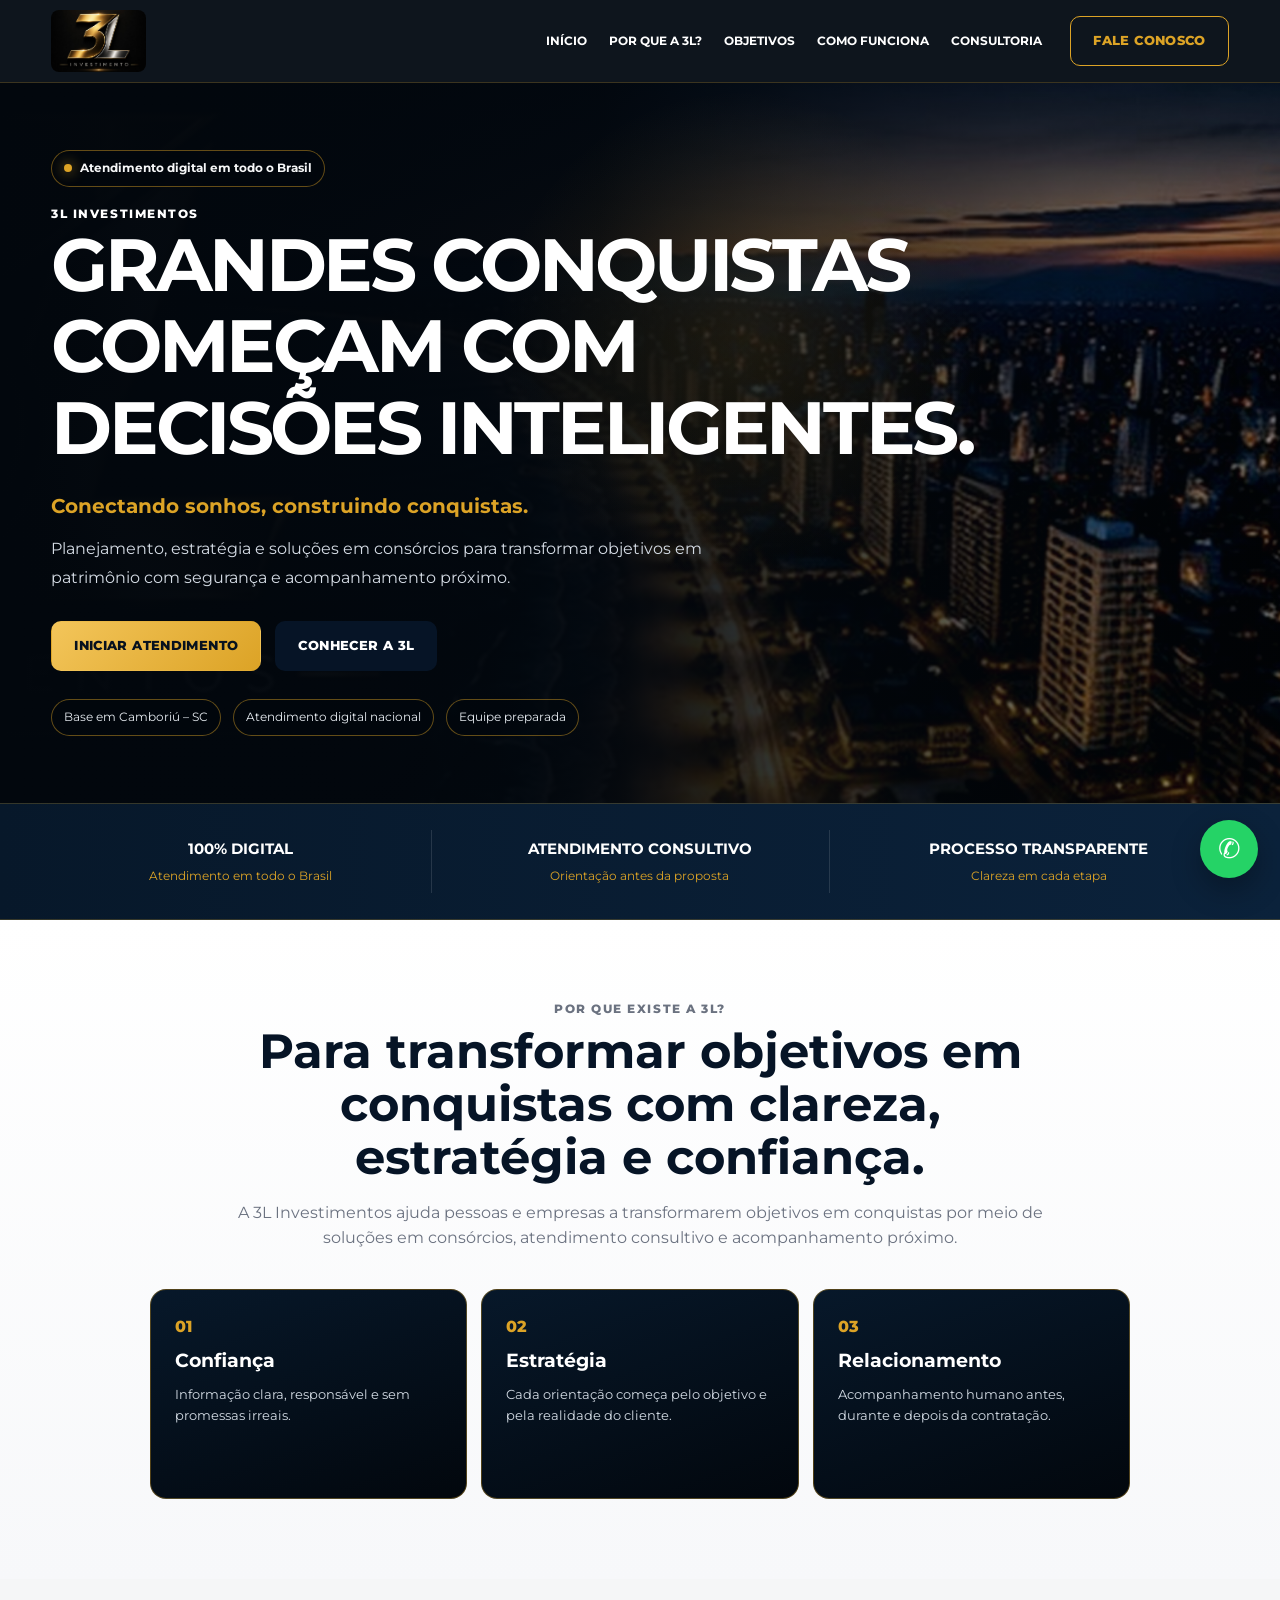
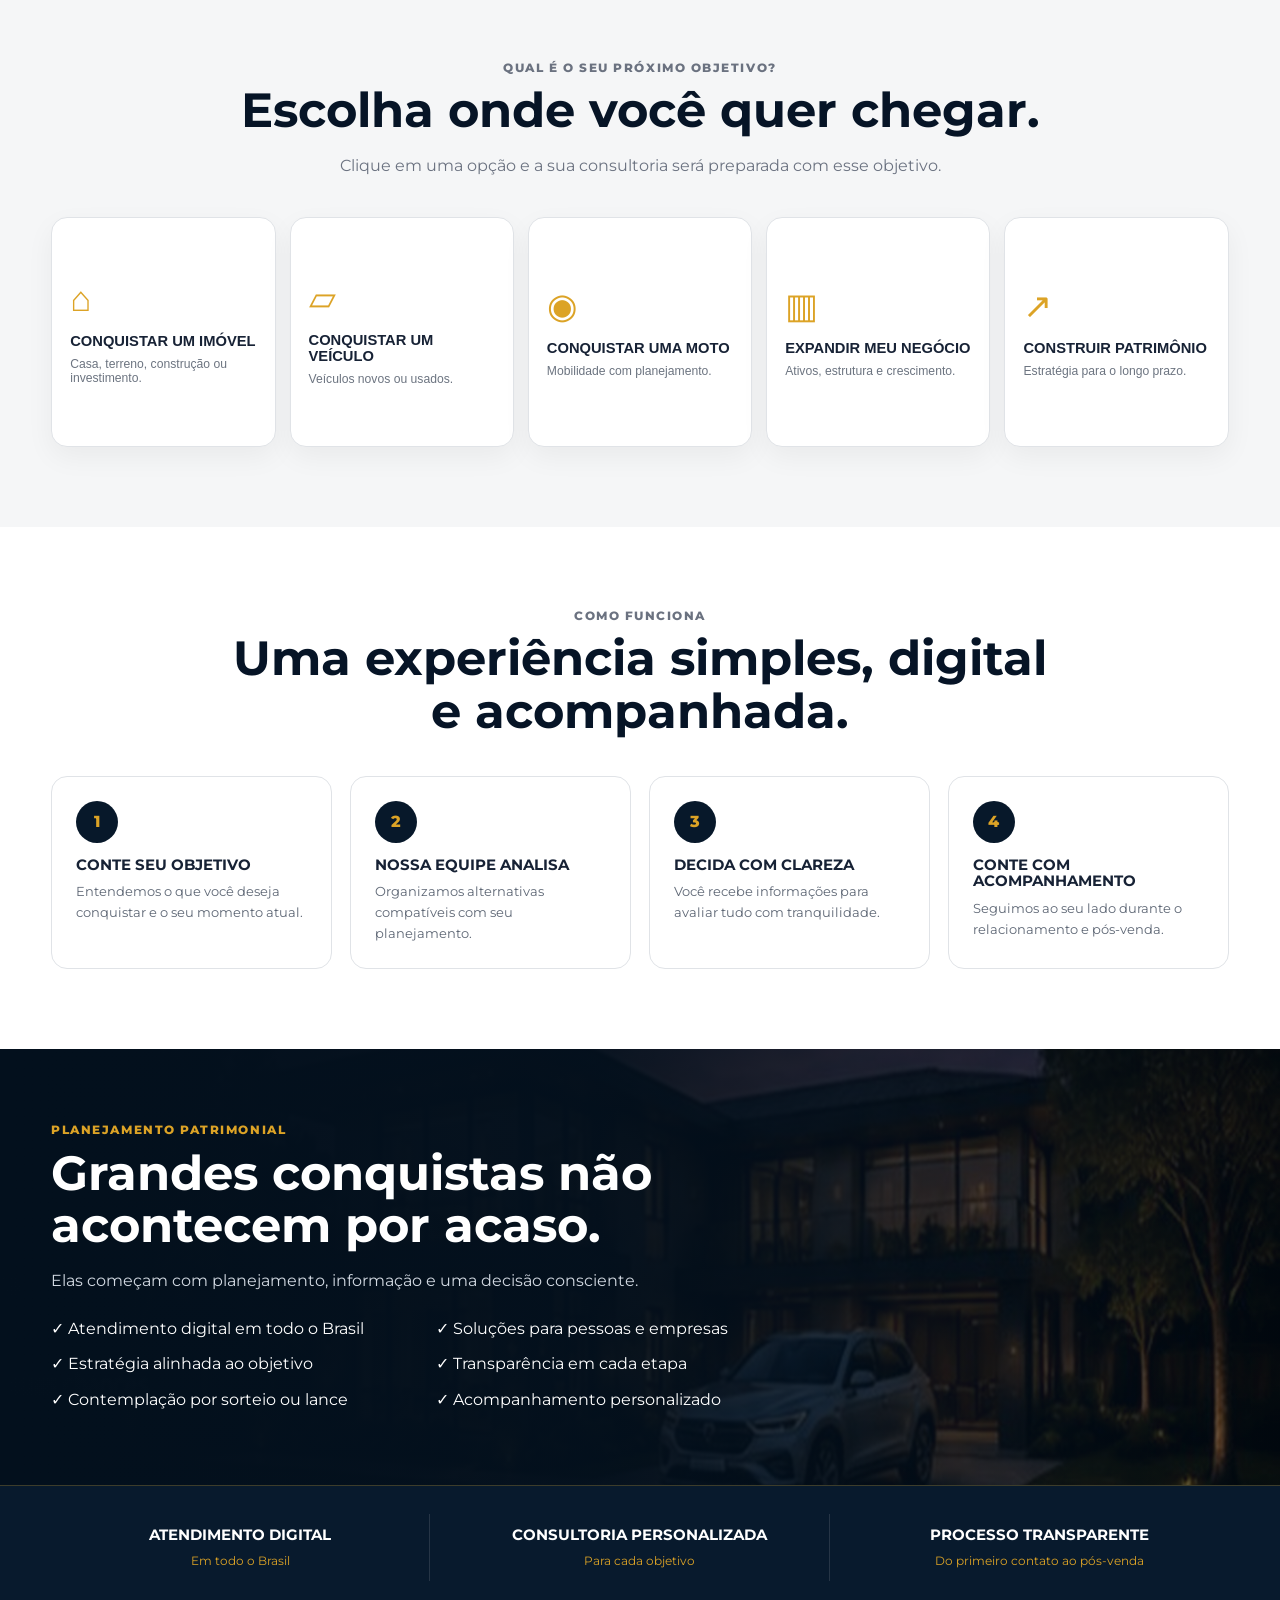
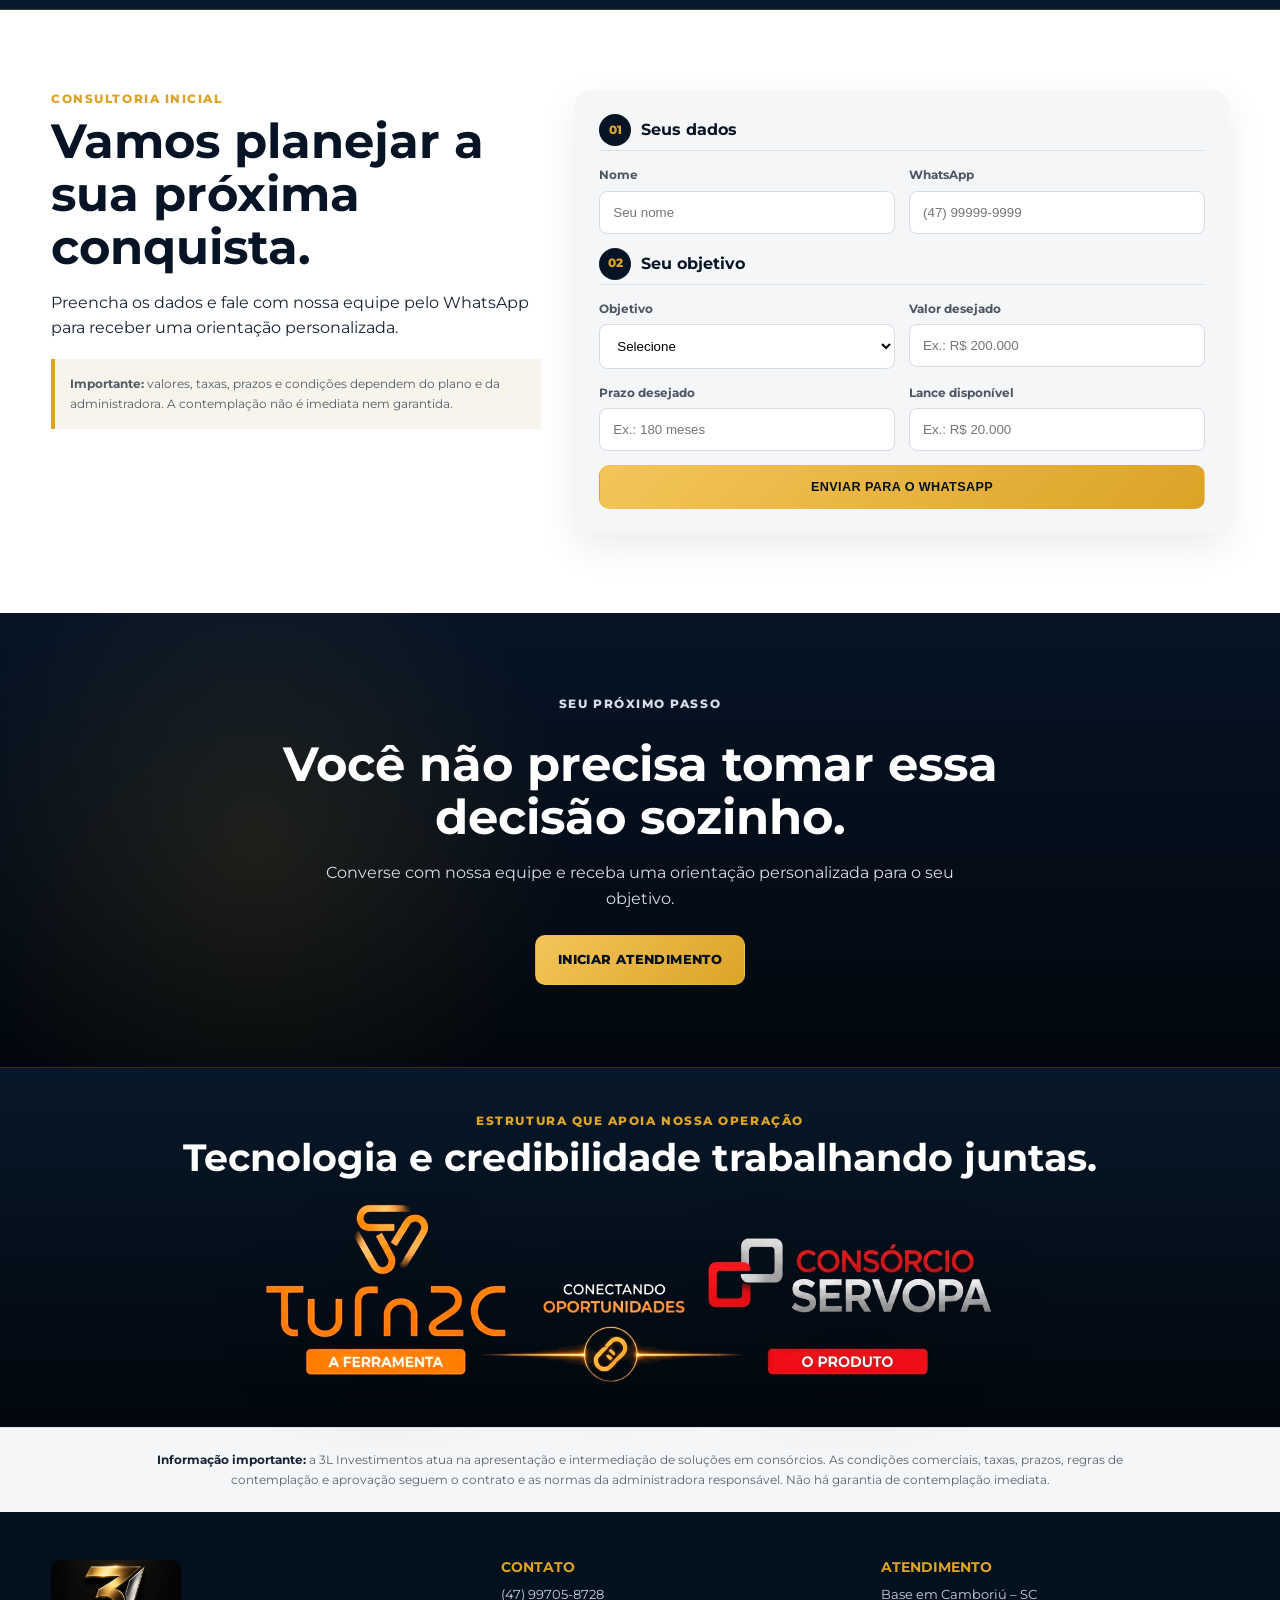
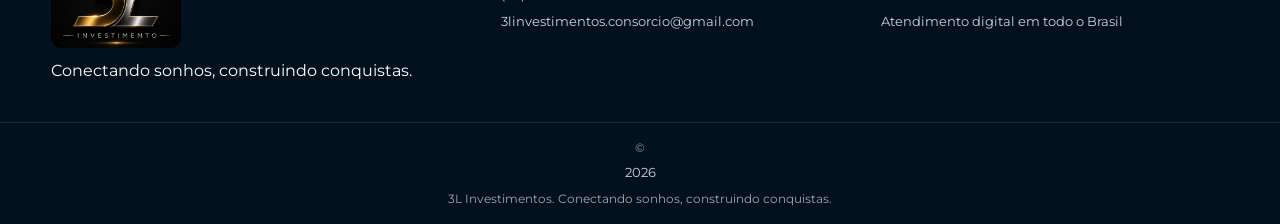
==== index.html @ d1105f7d "Lançamento oficial da3L Investimento" ====
<!DOCTYPE html>
<html lang="pt-BR">
<head>
  <meta charset="UTF-8">
  <meta name="viewport" content="width=device-width, initial-scale=1.0">
  <meta name="description" content="3L Investimentos — soluções em consórcios para imóveis, veículos, empresas e planejamento patrimonial, com atendimento digital em todo o Brasil.">
  <meta name="theme-color" content="#061426">
<meta property="og:type" content="website">
  <meta property="og:locale" content="pt_BR">
  <meta property="og:site_name" content="3L Investimentos">
  <meta name="robots" content="index,follow">
  <meta property="og:title" content="3L Investimentos">
  <meta property="og:description" content="Planejamento inteligente para transformar objetivos em patrimônio.">
  <title>3L Investimentos | Planejamento e Soluções em Consórcios</title>
  <link rel="stylesheet" href="style.css">
</head>
<body>
  <div class="intro" id="intro" aria-hidden="true">
    <div class="intro-glow"></div>
    <img src="imagens/logo-3l.jpg" alt="">
    <p>Conectando sonhos...</p>
    <strong>Construindo conquistas.</strong>
  </div>

  <header class="topo">
    <div class="container nav-wrap">
      <a class="marca" href="#inicio" aria-label="3L Investimentos">
        <img src="imagens/logo-3l.jpg" alt="Logo 3L Investimentos">
      </a>
      <button class="menu-toggle" id="menuToggle" aria-label="Abrir menu" aria-expanded="false">☰</button>
      <nav id="menu">
        <a href="#inicio">Início</a>
        <a href="#empresa">Por que a 3L?</a>
        <a href="#objetivos">Objetivos</a>
        <a href="#processo">Como funciona</a>
        <a href="#simulacao">Consultoria</a>
      </nav>
      <a class="btn btn-outline desktop-cta" href="https://wa.me/5547997058728?text=Olá%20Luiz!%20Quero%20conhecer%20as%20soluções%20da%203L%20Investimentos." target="_blank" rel="noopener noreferrer">Fale conosco</a>
    </div>
  </header>

  <main>
    <section class="hero" id="inicio">
      <div class="hero-bg" aria-hidden="true"></div>
      <div class="hero-overlay" aria-hidden="true"></div>
      <div class="hero-light" aria-hidden="true"></div>

      <div class="container hero-content reveal">
        <div class="hero-badge">Atendimento digital em todo o Brasil</div>
        <p class="eyebrow">3L Investimentos</p>
        <h1>Grandes conquistas começam com decisões inteligentes.</h1>
        <p class="slogan">Conectando sonhos, construindo conquistas.</p>
        <p class="hero-text">Planejamento, estratégia e soluções em consórcios para transformar objetivos em patrimônio com segurança e acompanhamento próximo.</p>
        <div class="hero-actions">
          <a class="btn btn-gold" href="#objetivos">Iniciar atendimento</a>
          <a class="btn btn-dark" href="#empresa">Conhecer a 3L</a>
        </div>
        <div class="hero-tags">
          <span>Base em Camboriú – SC</span>
          <span>Atendimento digital nacional</span>
          <span>Equipe preparada</span>
        </div>
      </div>
    </section>

    <section class="legacy-trust">
      <div class="container legacy-trust-grid reveal">
        <div><strong>100% digital</strong><span>Atendimento em todo o Brasil</span></div>
        <div><strong>Atendimento consultivo</strong><span>Orientação antes da proposta</span></div>
        <div><strong>Processo transparente</strong><span>Clareza em cada etapa</span></div>
      </div>
    </section>

    <section class="empresa section" id="empresa">
      <div class="container">
        <div class="section-title reveal">
          <p class="eyebrow gold">Por que existe a 3L?</p>
          <h2>Para transformar objetivos em conquistas com clareza, estratégia e confiança.</h2>
          <p>A 3L Investimentos ajuda pessoas e empresas a transformarem objetivos em conquistas por meio de soluções em consórcios, atendimento consultivo e acompanhamento próximo.</p>
        </div>

        <div class="pilares pilares-legacy">
          <article class="pilar reveal"><span>01</span><h3>Confiança</h3><p>Informação clara, responsável e sem promessas irreais.</p></article>
          <article class="pilar reveal"><span>02</span><h3>Estratégia</h3><p>Cada orientação começa pelo objetivo e pela realidade do cliente.</p></article>
          <article class="pilar reveal"><span>03</span><h3>Relacionamento</h3><p>Acompanhamento humano antes, durante e depois da contratação.</p></article>
        </div>
      </div>
    </section>

    <section class="objetivos section" id="objetivos">
      <div class="container">
        <div class="section-title reveal">
          <p class="eyebrow gold">Qual é o seu próximo objetivo?</p>
          <h2>Escolha onde você quer chegar.</h2>
          <p>Clique em uma opção e a sua consultoria será preparada com esse objetivo.</p>
        </div>
        <div class="objetivo-cards">
          <button class="objetivo reveal" data-objetivo="Imóvel"><span>⌂</span><strong>Conquistar um imóvel</strong><small>Casa, terreno, construção ou investimento.</small></button>
          <button class="objetivo reveal" data-objetivo="Veículo"><span>▱</span><strong>Conquistar um veículo</strong><small>Veículos novos ou usados.</small></button>
          <button class="objetivo reveal" data-objetivo="Moto"><span>◉</span><strong>Conquistar uma moto</strong><small>Mobilidade com planejamento.</small></button>
          <button class="objetivo reveal" data-objetivo="Empresarial"><span>▥</span><strong>Expandir meu negócio</strong><small>Ativos, estrutura e crescimento.</small></button>
          <button class="objetivo reveal" data-objetivo="Patrimônio"><span>↗</span><strong>Construir patrimônio</strong><small>Estratégia para o longo prazo.</small></button>
        </div>
      </div>
    </section>

    <section class="processo section" id="processo">
      <div class="container">
        <div class="section-title reveal">
          <p class="eyebrow gold">Como funciona</p>
          <h2>Uma experiência simples, digital e acompanhada.</h2>
        </div>
        <div class="passos">
          <article class="passo reveal"><span>1</span><h3>Conte seu objetivo</h3><p>Entendemos o que você deseja conquistar e o seu momento atual.</p></article>
          <article class="passo reveal"><span>2</span><h3>Nossa equipe analisa</h3><p>Organizamos alternativas compatíveis com seu planejamento.</p></article>
          <article class="passo reveal"><span>3</span><h3>Decida com clareza</h3><p>Você recebe informações para avaliar tudo com tranquilidade.</p></article>
          <article class="passo reveal"><span>4</span><h3>Conte com acompanhamento</h3><p>Seguimos ao seu lado durante o relacionamento e pós-venda.</p></article>
        </div>
      </div>
    </section>

    <section class="vantagens">
      <div class="vantagens-bg" aria-hidden="true"></div>
      <div class="container vantagens-content reveal">
        <p class="eyebrow gold">Planejamento patrimonial</p>
        <h2>Grandes conquistas não acontecem por acaso.</h2>
        <p class="vantagens-sub">Elas começam com planejamento, informação e uma decisão consciente.</p>
        <div class="check-grid">
          <span>✓ Atendimento digital em todo o Brasil</span>
          <span>✓ Soluções para pessoas e empresas</span>
          <span>✓ Estratégia alinhada ao objetivo</span>
          <span>✓ Transparência em cada etapa</span>
          <span>✓ Contemplação por sorteio ou lance</span>
          <span>✓ Acompanhamento personalizado</span>
        </div>
      </div>
    </section>


    <section class="trust-strip">
      <div class="container trust-grid reveal">
        <div><strong>Atendimento digital</strong><span>Em todo o Brasil</span></div>
        <div><strong>Consultoria personalizada</strong><span>Para cada objetivo</span></div>
        <div><strong>Processo transparente</strong><span>Do primeiro contato ao pós-venda</span></div>
      </div>
    </section>

    <section class="simulacao section" id="simulacao">
      <div class="container simulacao-grid">
        <div class="simulacao-copy reveal">
          <p class="eyebrow gold">Consultoria inicial</p>
          <h2>Vamos planejar a sua próxima conquista.</h2>
          <p>Preencha os dados e fale com nossa equipe pelo WhatsApp para receber uma orientação personalizada.</p>
          <div class="nota"><strong>Importante:</strong> valores, taxas, prazos e condições dependem do plano e da administradora. A contemplação não é imediata nem garantida.</div>
        </div>

        <form id="formSimulacao" class="form-card reveal">
          <div class="form-step">
            <span>01</span>
            <strong>Seus dados</strong>
          </div>
          <label>Nome<input id="nome" type="text" required placeholder="Seu nome"></label>
          <label>WhatsApp<input id="telefone" type="tel" required placeholder="(47) 99999-9999"></label>

          <div class="form-step">
            <span>02</span>
            <strong>Seu objetivo</strong>
          </div>
          <label>Objetivo
            <select id="tipo" required>
              <option value="">Selecione</option>
              <option>Imóvel</option>
              <option>Veículo</option>
              <option>Moto</option>
              <option>Pesados</option>
              <option>Empresarial</option>
              <option>Patrimônio</option>
            </select>
          </label>
          <label>Valor desejado<input id="valor" type="text" required placeholder="Ex.: R$ 200.000"></label>
          <label>Prazo desejado<input id="prazo" type="text" placeholder="Ex.: 180 meses"></label>
          <label>Lance disponível<input id="lance" type="text" placeholder="Ex.: R$ 20.000"></label>
          <button class="btn btn-gold full" type="submit">Enviar para o WhatsApp</button>
        </form>
      </div>
    </section>


    <section class="legacy-cta">
      <div class="container reveal">
        <p class="eyebrow gold">Seu próximo passo</p>
        <h2>Você não precisa tomar essa decisão sozinho.</h2>
        <p>Converse com nossa equipe e receba uma orientação personalizada para o seu objetivo.</p>
        <a class="btn btn-gold" href="#simulacao">Iniciar atendimento</a>
      </div>
    </section>

    <section class="parceiros">
      <div class="container parceiros-wrap reveal">
        <p class="eyebrow gold">Estrutura que apoia nossa operação</p>
        <h2>Tecnologia e credibilidade trabalhando juntas.</h2>
        <div class="parceiros-inner">
          <img src="imagens/turn2c-servopa-transparente-crop.png" alt="Turn2C e Consórcio Servopa">
        </div>
      </div>
    </section>

    <section class="aviso-legal">
      <div class="container">
        <p><strong>Informação importante:</strong> a 3L Investimentos atua na apresentação e intermediação de soluções em consórcios. As condições comerciais, taxas, prazos, regras de contemplação e aprovação seguem o contrato e as normas da administradora responsável. Não há garantia de contemplação imediata.</p>
      </div>
    </section>

  </main>

  <footer>
    <div class="container footer-grid">
      <div>
        <img class="footer-logo" src="imagens/logo-3l.jpg" alt="3L Investimentos">
        <p>Conectando sonhos, construindo conquistas.</p>
      </div>
      <div>
        <h3>Contato</h3>
        <a href="tel:+5547997058728">(47) 99705-8728</a>
        <a href="mailto:3linvestimentos.consorcio@gmail.com">3linvestimentos.consorcio@gmail.com</a>
      </div>
      <div>
        <h3>Atendimento</h3>
        <span>Base em Camboriú – SC</span>
        <span>Atendimento digital em todo o Brasil</span>
      </div>
    </div>
    <div class="footer-bottom">© <span id="ano"></span> 3L Investimentos. Conectando sonhos, construindo conquistas.</div>
  </footer>

  <a class="whatsapp-float" href="https://wa.me/5547997058728?text=Olá%20Luiz!%20Acessei%20o%20site%20da%203L%20Investimentos." target="_blank" rel="noopener" aria-label="WhatsApp">✆</a>
  <script src="script.js"></script>
</body>
</html>
---- style.css ----
@import url('https://fonts.googleapis.com/css2?family=Montserrat:wght@400;500;600;700;800&display=swap');
:root{--navy:#061426;--navy2:#0a2039;--gold:#dca326;--gold2:#f3c55a;--white:#fff;--light:#f5f6f7;--text:#172235;--muted:#6b7280}
*{margin:0;padding:0;box-sizing:border-box}
html{scroll-behavior:smooth}
body{font-family:'Montserrat',Arial,sans-serif;color:var(--text);background:#fff;line-height:1.6}
img{max-width:100%;display:block}a{text-decoration:none;color:inherit}.container{width:min(1180px,92%);margin:auto}.section{padding:80px 0}
.eyebrow{text-transform:uppercase;letter-spacing:.13em;font-size:.74rem;font-weight:800}.gold{color:var(--gold)}
h1,h2,h3{line-height:1.1}h2{font-size:clamp(2rem,4vw,3rem);color:var(--navy);margin:.4rem 0 1rem}.section-title{text-align:center;max-width:820px;margin:0 auto 38px}.section-title p{color:var(--muted)}
.btn{display:inline-flex;justify-content:center;align-items:center;padding:14px 22px;border-radius:10px;font-size:.79rem;font-weight:800;text-transform:uppercase;letter-spacing:.03em;transition:.25s;border:1px solid transparent;cursor:pointer}.btn:hover{transform:translateY(-2px);filter:brightness(1.06)}.btn-gold{background:linear-gradient(135deg,var(--gold2),var(--gold));color:#07111e}.btn-dark{background:var(--navy);color:#fff}.btn-outline{border-color:var(--gold);color:var(--gold);background:transparent}.full{width:100%}

.intro{position:fixed;inset:0;background:#02070d;z-index:9999;display:grid;place-content:center;text-align:center;color:var(--gold);transition:.8s;overflow:hidden}.intro-glow{position:absolute;width:360px;height:360px;border-radius:50%;background:radial-gradient(circle,rgba(220,163,38,.23),transparent 68%);left:50%;top:50%;transform:translate(-50%,-50%);animation:pulse 1.7s infinite}.intro img{position:relative;width:170px;height:170px;object-fit:cover;border-radius:50%;margin:auto;box-shadow:0 0 48px rgba(220,163,38,.35)}.intro p,.intro strong{position:relative}.intro p{margin-top:16px}.intro strong{color:#fff}.intro.hide{opacity:0;visibility:hidden}@keyframes pulse{50%{transform:translate(-50%,-50%) scale(1.12);opacity:.72}}

.topo{position:sticky;top:0;z-index:100;background:rgba(2,9,17,.95);backdrop-filter:blur(10px);border-bottom:1px solid rgba(220,163,38,.22)}.nav-wrap{height:82px;display:flex;align-items:center;gap:28px}.marca img{width:95px;height:62px;object-fit:cover;border-radius:8px}nav{margin-left:auto;display:flex;gap:22px}nav a{color:#fff;font-size:.77rem;text-transform:uppercase;font-weight:700}nav a:hover{color:var(--gold)}.menu-toggle{display:none;margin-left:auto;background:none;border:0;color:#fff;font-size:1.7rem}

.hero{min-height:720px;position:relative;display:flex;align-items:center;overflow:hidden;background:#02070d}.hero-bg{position:absolute;inset:0;background:url('imagens/balneario-hero.jpg') center/cover no-repeat;transform:scale(1.03)}.hero-overlay{position:absolute;inset:0;background:linear-gradient(90deg,#02070d 0%,rgba(2,7,13,.96) 47%,rgba(2,7,13,.38) 100%)}.hero-light{position:absolute;inset:0;background:radial-gradient(circle at 58% 35%,rgba(220,163,38,.12),transparent 28%)}.hero-content{position:relative;z-index:2;color:#fff;max-width:900px;margin-left:max(4%,calc((100% - 1180px)/2))}.hero h1{font-size:clamp(2.8rem,5.8vw,5.4rem);max-width:940px;text-transform:uppercase}.slogan{font-size:1.22rem;color:var(--gold);font-weight:700;margin:22px 0 12px}.hero-text{max-width:700px;color:#d5dce5}.hero-actions{display:flex;gap:14px;flex-wrap:wrap;margin-top:28px}.hero-tags{display:flex;gap:12px;flex-wrap:wrap;margin-top:28px}.hero-tags span{border:1px solid rgba(220,163,38,.45);padding:8px 12px;border-radius:999px;font-size:.72rem;color:#e6ebf0;background:rgba(2,7,13,.48)}

.compact-grid{display:grid;grid-template-columns:1fr 1.15fr;gap:48px;align-items:center}.empresa-copy p{color:#5d6674}.pilares{display:grid;grid-template-columns:repeat(3,1fr);gap:14px}.pilar{background:linear-gradient(160deg,#07182a,#02070d);color:#fff;border:1px solid rgba(220,163,38,.36);border-radius:16px;padding:24px}.pilar span{color:var(--gold);font-weight:800}.pilar h3{margin:12px 0}.pilar p{color:#d3dbe4;font-size:.82rem}

.objetivos{background:var(--light)}.objetivo-cards{display:grid;grid-template-columns:repeat(5,1fr);gap:14px}.objetivo{background:#fff;border:1px solid #e0e3e7;border-radius:16px;padding:24px 18px;text-align:left;cursor:pointer;transition:.25s;color:var(--text);box-shadow:0 10px 28px rgba(0,0,0,.05)}.objetivo:hover,.objetivo.active{transform:translateY(-5px);border-color:var(--gold);box-shadow:0 16px 38px rgba(220,163,38,.13)}.objetivo span{display:block;color:var(--gold);font-size:2.2rem;margin-bottom:14px}.objetivo strong,.objetivo small{display:block}.objetivo strong{font-size:.95rem;text-transform:uppercase}.objetivo small{font-size:.76rem;color:#6c7480;margin-top:8px}

.passos{display:grid;grid-template-columns:repeat(4,1fr);gap:18px}.passo{border:1px solid #e0e3e7;border-radius:16px;padding:24px;background:#fff}.passo span{display:grid;place-items:center;width:42px;height:42px;border-radius:50%;background:#07182a;color:var(--gold);font-weight:800;margin-bottom:14px}.passo h3{font-size:.95rem;text-transform:uppercase}.passo p{font-size:.82rem;color:#5d6674;margin-top:8px}

.vantagens{position:relative;min-height:430px;display:flex;align-items:center;background:#03101d;overflow:hidden}.vantagens-bg{position:absolute;inset:0;background:url('imagens/casa-veiculo.jpg') center right/cover no-repeat;opacity:.78}.vantagens::after{content:"";position:absolute;inset:0;background:linear-gradient(90deg,#03101d 0%,rgba(3,16,29,.97) 45%,rgba(3,16,29,.35) 100%)}.vantagens-content{position:relative;z-index:2;color:#fff;padding:72px 0}.vantagens h2{color:#fff;max-width:680px}.vantagens-sub{max-width:650px;color:#d2d9e2}.check-grid{display:grid;grid-template-columns:repeat(2,minmax(220px,1fr));gap:10px;max-width:760px;margin-top:22px}

.simulacao-grid{display:grid;grid-template-columns:.9fr 1.2fr;gap:34px}.nota{background:#f7f4ec;border-left:4px solid var(--gold);padding:15px;font-size:.78rem;color:#525b68;margin-top:18px}.form-card{background:#f5f6f7;border-radius:16px;padding:24px;display:grid;grid-template-columns:1fr 1fr;gap:14px;box-shadow:0 14px 38px rgba(0,0,0,.08)}.form-step{grid-column:1/-1;display:flex;align-items:center;gap:10px;padding-bottom:4px;border-bottom:1px solid #dde1e6;color:var(--navy)}.form-step span{display:grid;place-items:center;width:32px;height:32px;border-radius:50%;background:var(--navy);color:var(--gold);font-weight:800;font-size:.72rem}.form-card label{font-size:.76rem;font-weight:700;color:#4b5563}.form-card input,.form-card select{width:100%;margin-top:6px;padding:13px;border:1px solid #d7dce2;border-radius:8px;background:#fff}.form-card .full{grid-column:1/-1}

.parceiros{background:linear-gradient(180deg,#07182a,#02070d);padding:44px 0;border-top:1px solid rgba(220,163,38,.25)}.parceiros-inner{display:flex;justify-content:center;align-items:center}.parceiros-inner img{max-height:230px;width:auto;filter:drop-shadow(0 12px 30px rgba(0,0,0,.28))}

footer{background:#03101d;color:#fff;padding-top:48px}.footer-grid{display:grid;grid-template-columns:1.2fr 1fr 1fr;gap:32px;padding-bottom:38px}.footer-logo{width:130px;height:88px;object-fit:cover;border-radius:10px;margin-bottom:10px}footer h3{color:var(--gold);font-size:.85rem;text-transform:uppercase;margin-bottom:10px}footer a,footer span{display:block;color:#cbd3dc;font-size:.8rem;margin:6px 0}.footer-bottom{text-align:center;border-top:1px solid rgba(255,255,255,.1);padding:16px;color:#9ba6b3;font-size:.72rem}
.whatsapp-float{position:fixed;right:22px;bottom:22px;width:58px;height:58px;border-radius:50%;background:#25d366;color:#fff;display:grid;place-items:center;font-size:1.7rem;z-index:80;box-shadow:0 12px 30px rgba(0,0,0,.3)}
.reveal{opacity:0;transform:translateY(22px);transition:.7s}.reveal.visible{opacity:1;transform:none}

@media(max-width:980px){.desktop-cta{display:none}.menu-toggle{display:block}nav{display:none;position:absolute;top:82px;left:0;right:0;background:#03101d;flex-direction:column;padding:24px}nav.open{display:flex}.compact-grid{grid-template-columns:1fr}.pilares{grid-template-columns:1fr}.objetivo-cards{grid-template-columns:repeat(2,1fr)}.passos{grid-template-columns:repeat(2,1fr)}.simulacao-grid{grid-template-columns:1fr}.footer-grid{grid-template-columns:1fr 1fr}}
@media(max-width:620px){.section{padding:58px 0}.hero{min-height:720px}.hero h1{font-size:2.55rem}.hero-actions{flex-direction:column}.hero-actions .btn{width:100%}.objetivo-cards,.passos,.footer-grid,.check-grid{grid-template-columns:1fr}.form-card{grid-template-columns:1fr}.hero-tags{flex-direction:column;align-items:flex-start}.parceiros-inner img{max-height:150px}}


/* Legacy 4.0 refinements */
.hero h1{
  max-width:980px;
  letter-spacing:-0.035em;
}
.hero-content{
  max-width:940px;
}
.empresa{
  background:linear-gradient(180deg,#ffffff,#f7f8fa);
}
.pilares-legacy{
  max-width:980px;
  margin:0 auto;
}
.pilares-legacy .pilar{
  min-height:210px;
}
.trust-strip{
  background:#081a2d;
  border-top:1px solid rgba(220,163,38,.25);
  border-bottom:1px solid rgba(220,163,38,.25);
  padding:28px 0;
}
.trust-grid{
  display:grid;
  grid-template-columns:repeat(3,1fr);
  gap:20px;
}
.trust-grid div{
  text-align:center;
  padding:10px 20px;
  border-right:1px solid rgba(255,255,255,.12);
}
.trust-grid div:last-child{border-right:0}
.trust-grid strong,.trust-grid span{display:block}
.trust-grid strong{
  color:#fff;
  font-size:.92rem;
  text-transform:uppercase;
}
.trust-grid span{
  color:var(--gold);
  font-size:.78rem;
  margin-top:4px;
}
.parceiros-wrap{
  text-align:center;
}
.parceiros-wrap h2{
  color:#fff;
  font-size:clamp(1.6rem,3vw,2.5rem);
  margin:.35rem 0 1.5rem;
}
.parceiros-inner{
  max-width:760px;
  margin:0 auto;
}
.parceiros-inner img{
  max-height:180px;
}
.objetivo{
  min-height:230px;
}
.objetivo strong{
  font-size:.92rem;
}
@media(max-width:760px){
  .trust-grid{grid-template-columns:1fr}
  .trust-grid div{border-right:0;border-bottom:1px solid rgba(255,255,255,.1)}
  .trust-grid div:last-child{border-bottom:0}
}


/* Lançamento 1.0 */
.aviso-legal{
  background:#f4f6f8;
  border-top:1px solid #e1e5ea;
  padding:22px 0;
}
.aviso-legal p{
  max-width:980px;
  margin:0 auto;
  color:#596270;
  font-size:.74rem;
  line-height:1.7;
  text-align:center;
}
.aviso-legal strong{color:#172235}

a:focus-visible,button:focus-visible,input:focus-visible,select:focus-visible{
  outline:3px solid rgba(220,163,38,.55);
  outline-offset:3px;
}


/* Legacy 5.0 */
.hero-badge{
  display:inline-flex;
  align-items:center;
  gap:8px;
  padding:8px 12px;
  border-radius:999px;
  border:1px solid rgba(220,163,38,.45);
  background:rgba(2,7,13,.52);
  color:#f5f6f7;
  font-size:.72rem;
  font-weight:700;
  margin-bottom:18px;
  backdrop-filter:blur(10px);
}
.hero-badge::before{
  content:"";
  width:8px;height:8px;border-radius:50%;
  background:var(--gold);
  box-shadow:0 0 14px rgba(220,163,38,.9);
}
.hero h1{
  max-width:980px;
  letter-spacing:-.045em;
}
.hero-text{
  font-size:1.03rem;
  line-height:1.8;
}
.legacy-trust{
  background:linear-gradient(90deg,#07182a,#0b223b);
  border-top:1px solid rgba(220,163,38,.22);
  border-bottom:1px solid rgba(220,163,38,.22);
  padding:26px 0;
}
.legacy-trust-grid{
  display:grid;
  grid-template-columns:repeat(3,1fr);
  gap:18px;
}
.legacy-trust-grid div{
  text-align:center;
  padding:8px 20px;
  border-right:1px solid rgba(255,255,255,.12);
}
.legacy-trust-grid div:last-child{border-right:0}
.legacy-trust-grid strong,.legacy-trust-grid span{display:block}
.legacy-trust-grid strong{
  color:#fff;
  font-size:.92rem;
  text-transform:uppercase;
}
.legacy-trust-grid span{
  color:var(--gold);
  font-size:.76rem;
  margin-top:4px;
}
.objetivo{
  position:relative;
  overflow:hidden;
}
.objetivo::after{
  content:"";
  position:absolute;
  inset:auto -30% -60% auto;
  width:130px;height:130px;border-radius:50%;
  background:radial-gradient(circle,rgba(220,163,38,.16),transparent 70%);
  transition:.3s;
}
.objetivo:hover::after,.objetivo.active::after{
  transform:scale(1.25);
}
.legacy-cta{
  background:
    radial-gradient(circle at 20% 50%,rgba(220,163,38,.12),transparent 30%),
    linear-gradient(180deg,#061426,#02070d);
  color:#fff;
  text-align:center;
  padding:82px 0;
}
.legacy-cta h2{
  color:#fff;
  max-width:820px;
  margin:.4rem auto 1rem;
}
.legacy-cta p{
  max-width:680px;
  margin:0 auto 24px;
  color:#d5dce5;
}
.topo.scrolled{
  box-shadow:0 14px 35px rgba(0,0,0,.2);
}
.marca img{
  transition:.25s;
}
.topo.scrolled .marca img{
  transform:scale(.94);
}
@media(max-width:760px){
  .legacy-trust-grid{grid-template-columns:1fr}
  .legacy-trust-grid div{
    border-right:0;
    border-bottom:1px solid rgba(255,255,255,.1);
  }
  .legacy-trust-grid div:last-child{border-bottom:0}
}
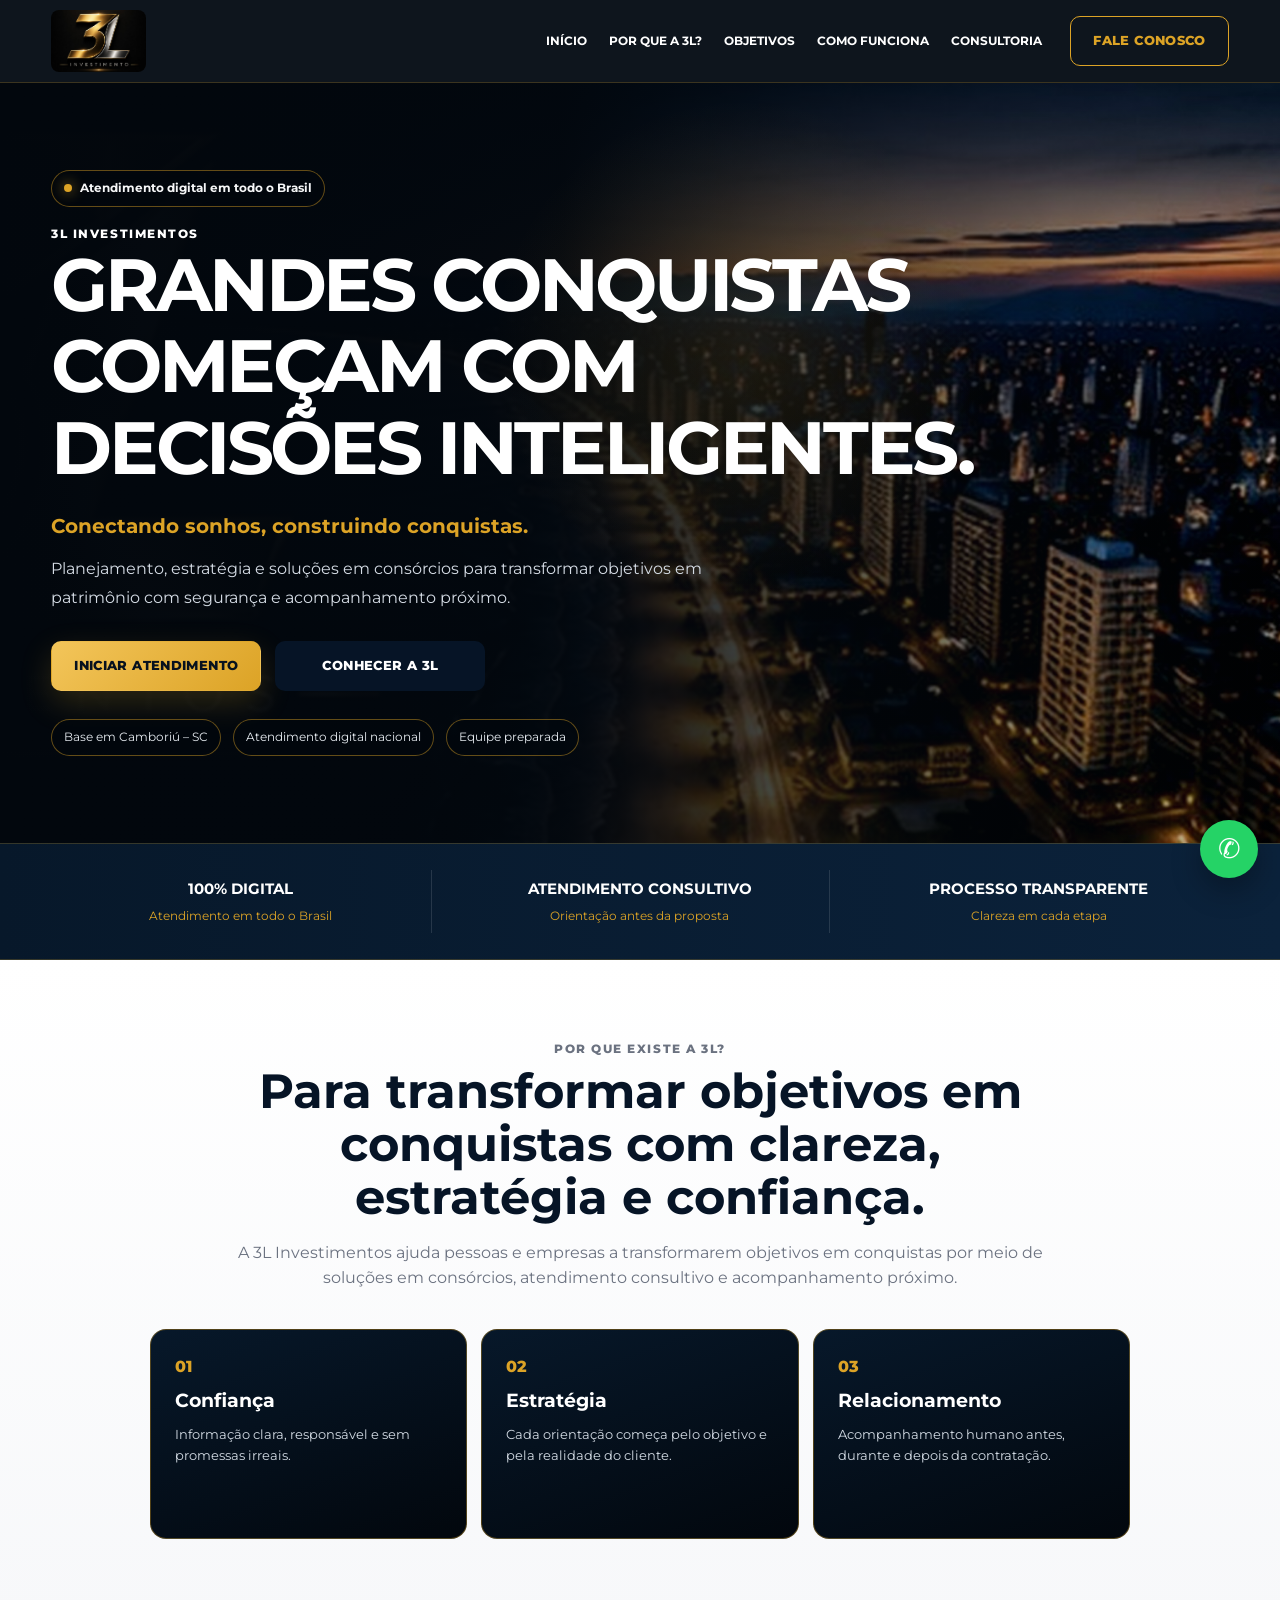
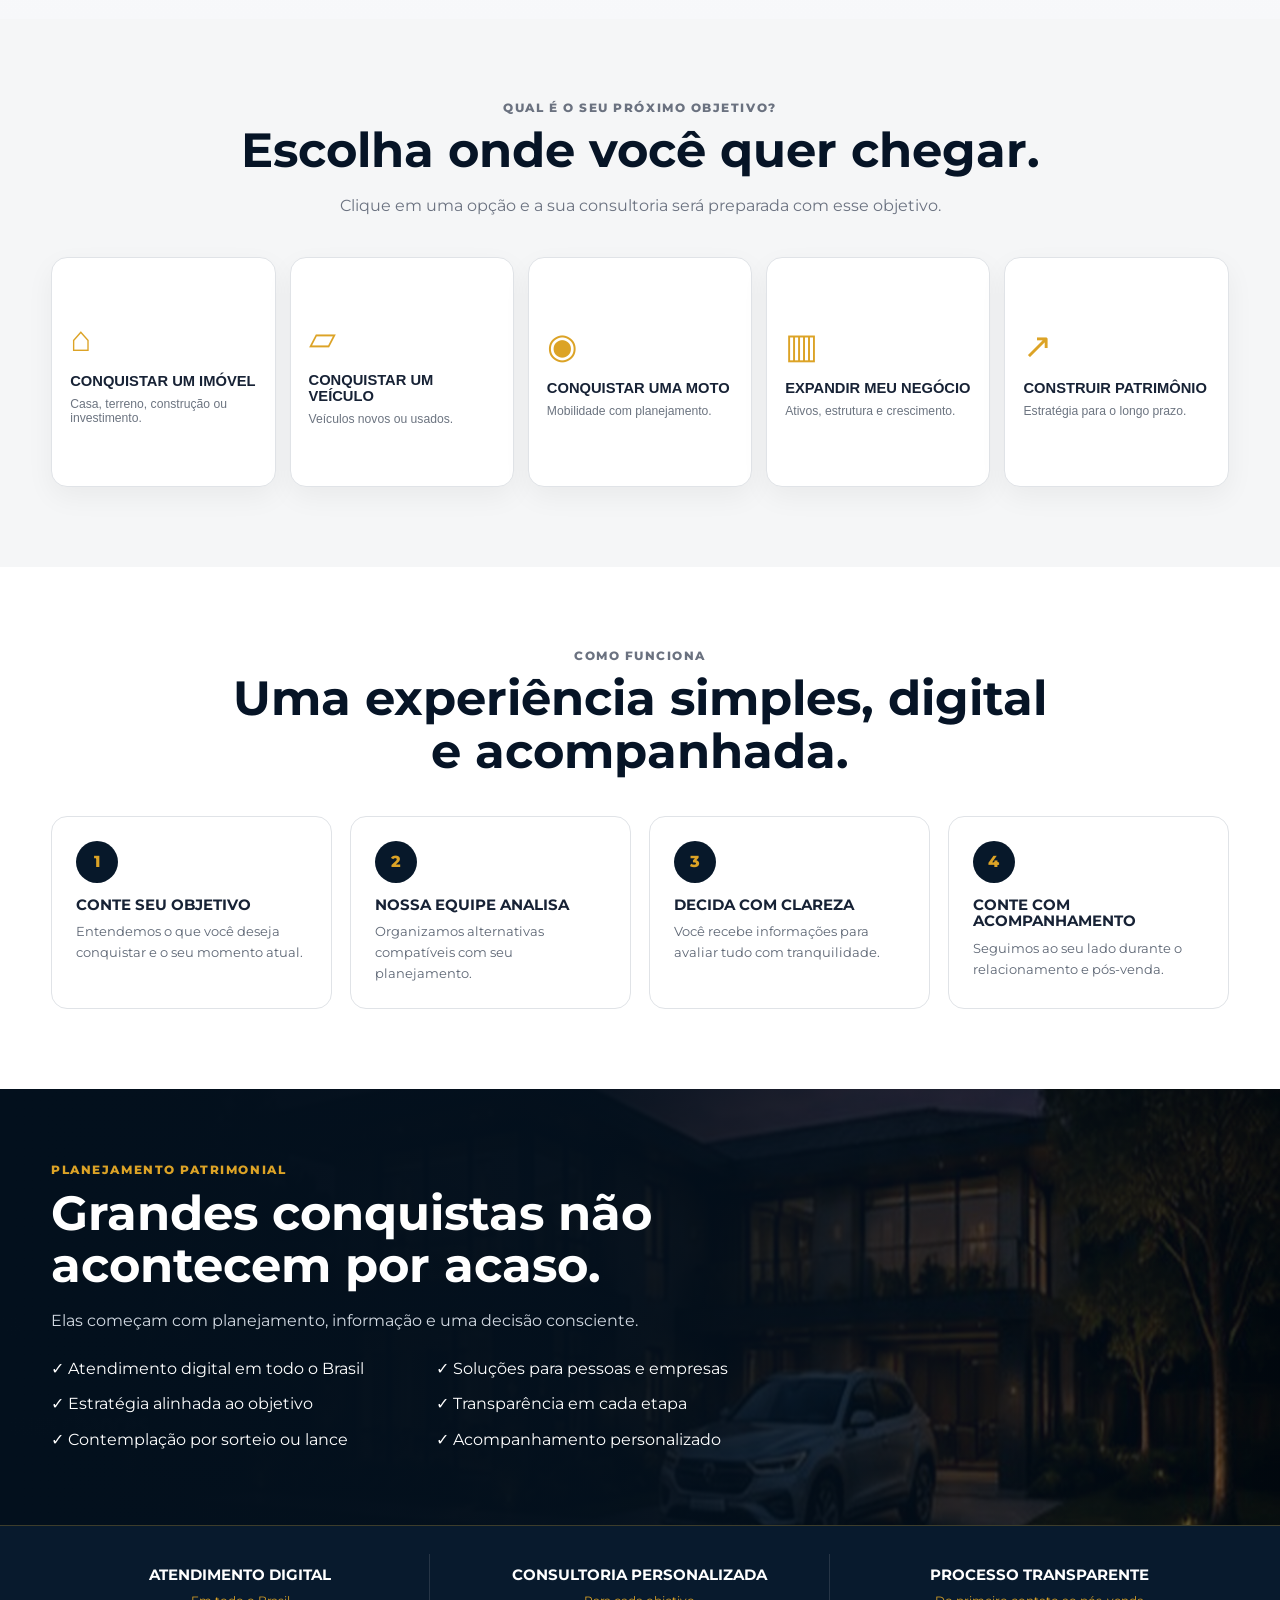
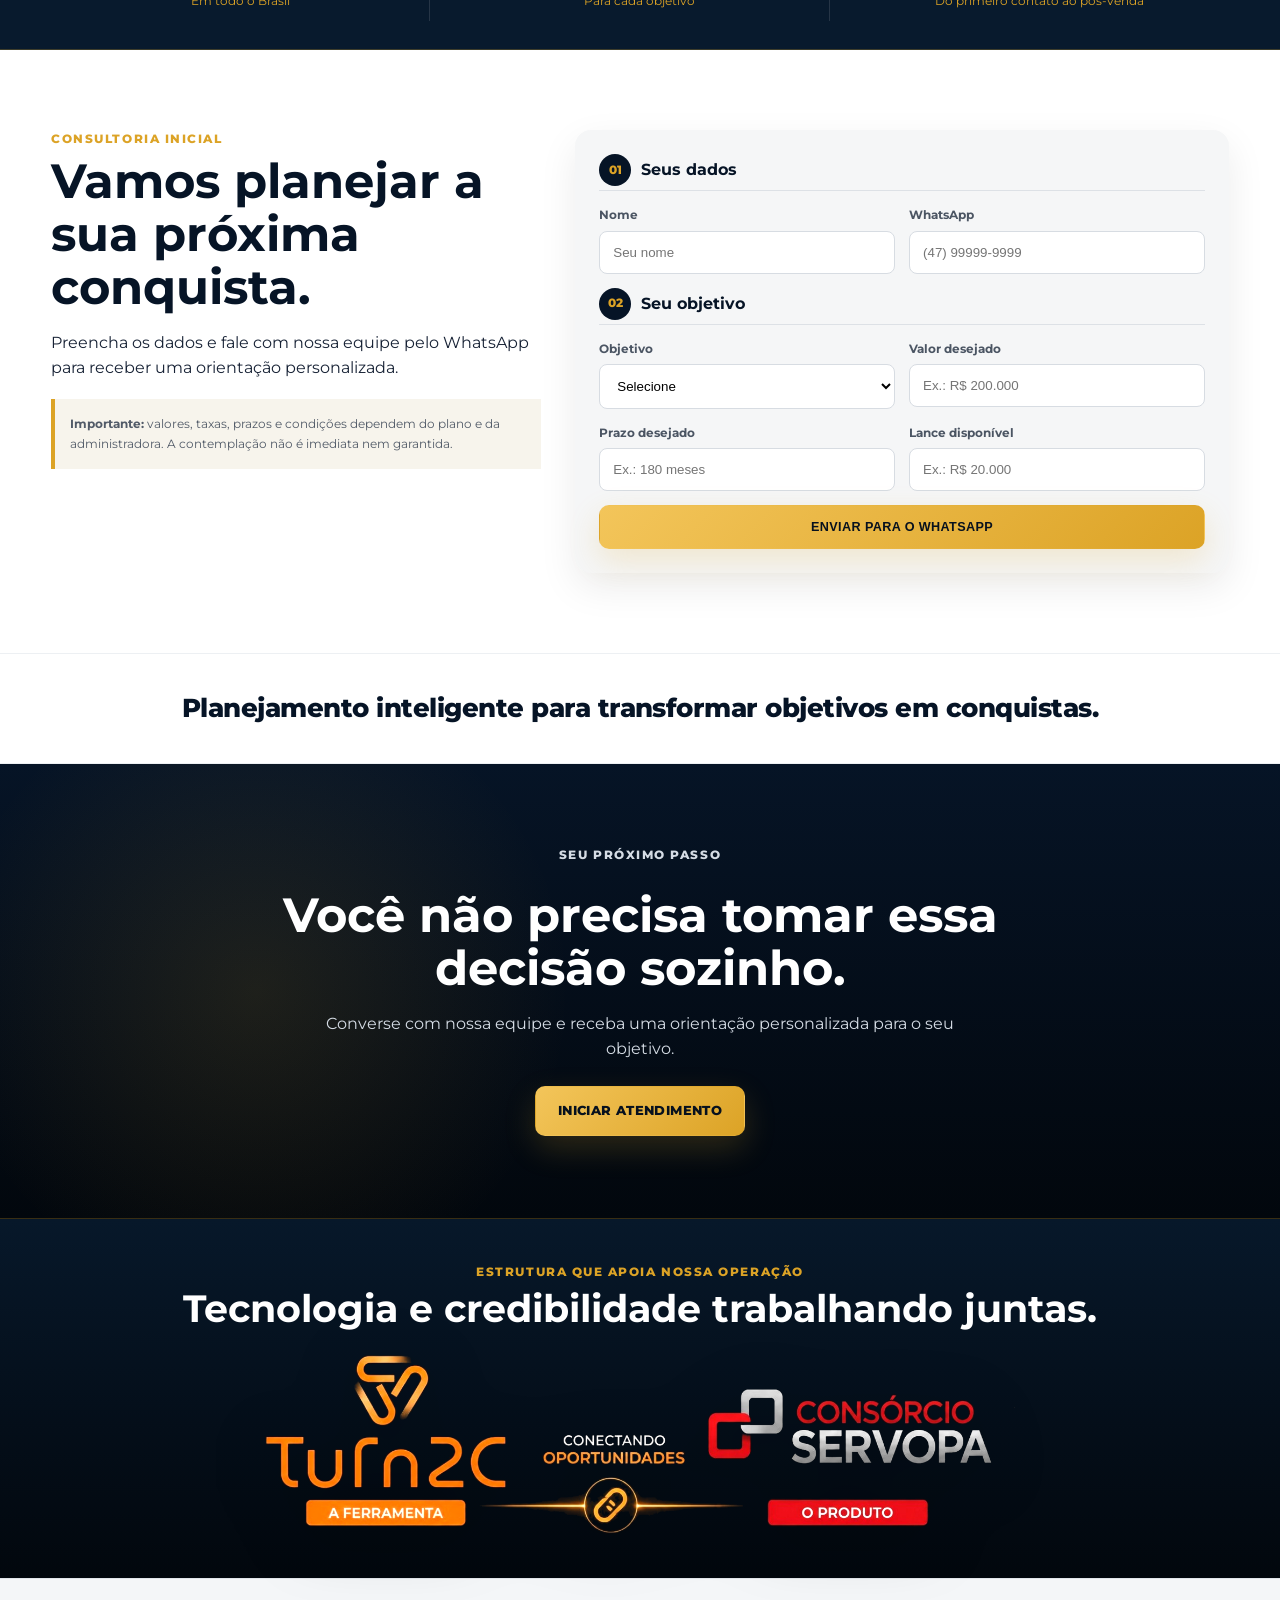
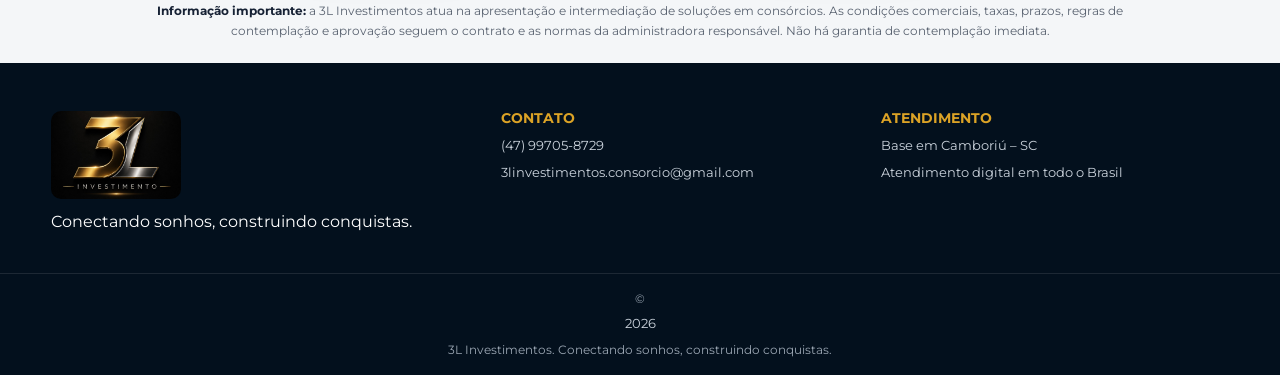
==== commit 0f93072c: "Lagacy 6.0 preview - atualização do site" ====
--- a/index.html
+++ b/index.html
@@ -35,7 +35,7 @@
         <a href="#processo">Como funciona</a>
         <a href="#simulacao">Consultoria</a>
       </nav>
-      <a class="btn btn-outline desktop-cta" href="https://wa.me/5547997058728?text=Olá%20Luiz!%20Quero%20conhecer%20as%20soluções%20da%203L%20Investimentos." target="_blank" rel="noopener noreferrer">Fale conosco</a>
+      <a class="btn btn-outline desktop-cta" href="https://wa.me/5547997058729?text=Olá%20Luiz!%20Quero%20conhecer%20as%20soluções%20da%203L%20Investimentos." target="_blank" rel="noopener noreferrer">Fale conosco</a>
     </div>
   </header>
 
@@ -186,6 +186,12 @@
     </section>
 
 
+    <section class="legacy6-signature">
+      <div class="container reveal">
+        <p>Planejamento inteligente para transformar objetivos em conquistas.</p>
+      </div>
+    </section>
+
     <section class="legacy-cta">
       <div class="container reveal">
         <p class="eyebrow gold">Seu próximo passo</p>
@@ -221,7 +227,7 @@
       </div>
       <div>
         <h3>Contato</h3>
-        <a href="tel:+5547997058728">(47) 99705-8728</a>
+        <a href="tel:+5547997058729">(47) 99705-8729</a>
         <a href="mailto:3linvestimentos.consorcio@gmail.com">3linvestimentos.consorcio@gmail.com</a>
       </div>
       <div>
@@ -233,7 +239,7 @@
     <div class="footer-bottom">© <span id="ano"></span> 3L Investimentos. Conectando sonhos, construindo conquistas.</div>
   </footer>
 
-  <a class="whatsapp-float" href="https://wa.me/5547997058728?text=Olá%20Luiz!%20Acessei%20o%20site%20da%203L%20Investimentos." target="_blank" rel="noopener" aria-label="WhatsApp">✆</a>
+  <a class="whatsapp-float" href="https://wa.me/5547997058729?text=Olá%20Luiz!%20Acessei%20o%20site%20da%203L%20Investimentos." target="_blank" rel="noopener" aria-label="WhatsApp">✆</a>
   <script src="script.js"></script>
 </body>
 </html>
--- a/style.css
+++ b/style.css
@@ -237,3 +237,74 @@
   }
   .legacy-trust-grid div:last-child{border-bottom:0}
 }
+
+
+/* Legacy 6.0 Preview */
+:root{
+  --gold-soft:#f0c96a;
+}
+.hero{
+  min-height:760px;
+}
+.hero-overlay{
+  background:
+    linear-gradient(90deg,#02070d 0%,rgba(2,7,13,.97) 44%,rgba(2,7,13,.52) 76%,rgba(2,7,13,.18) 100%);
+}
+.hero h1{
+  text-wrap:balance;
+  max-width:1050px;
+}
+.hero-actions .btn{
+  min-width:210px;
+}
+.btn-gold{
+  box-shadow:0 12px 32px rgba(220,163,38,.20);
+}
+.btn-gold:hover{
+  box-shadow:0 16px 42px rgba(220,163,38,.30);
+}
+.objetivo,.pilar,.passo,.form-card{
+  transition:transform .28s ease,box-shadow .28s ease,border-color .28s ease;
+}
+.objetivo:hover,.pilar:hover,.passo:hover{
+  transform:translateY(-5px);
+}
+.pilar:hover,.passo:hover{
+  border-color:rgba(220,163,38,.55);
+  box-shadow:0 18px 45px rgba(4,18,33,.13);
+}
+.legacy6-signature{
+  background:#fff;
+  padding:34px 0;
+  text-align:center;
+  border-top:1px solid #edf0f3;
+  border-bottom:1px solid #edf0f3;
+}
+.legacy6-signature p{
+  margin:0;
+  color:var(--navy);
+  font-size:clamp(1.15rem,2vw,1.65rem);
+  font-weight:800;
+  letter-spacing:-.02em;
+}
+.whatsapp-float{
+  transition:transform .25s ease,box-shadow .25s ease;
+}
+.whatsapp-float:hover{
+  transform:translateY(-4px) scale(1.04);
+  box-shadow:0 16px 38px rgba(37,211,102,.32);
+}
+@media(max-width:620px){
+  .hero{
+    min-height:740px;
+  }
+  .hero h1{
+    font-size:2.35rem;
+  }
+  .hero-text{
+    font-size:.94rem;
+  }
+  .hero-actions .btn{
+    min-width:0;
+  }
+}
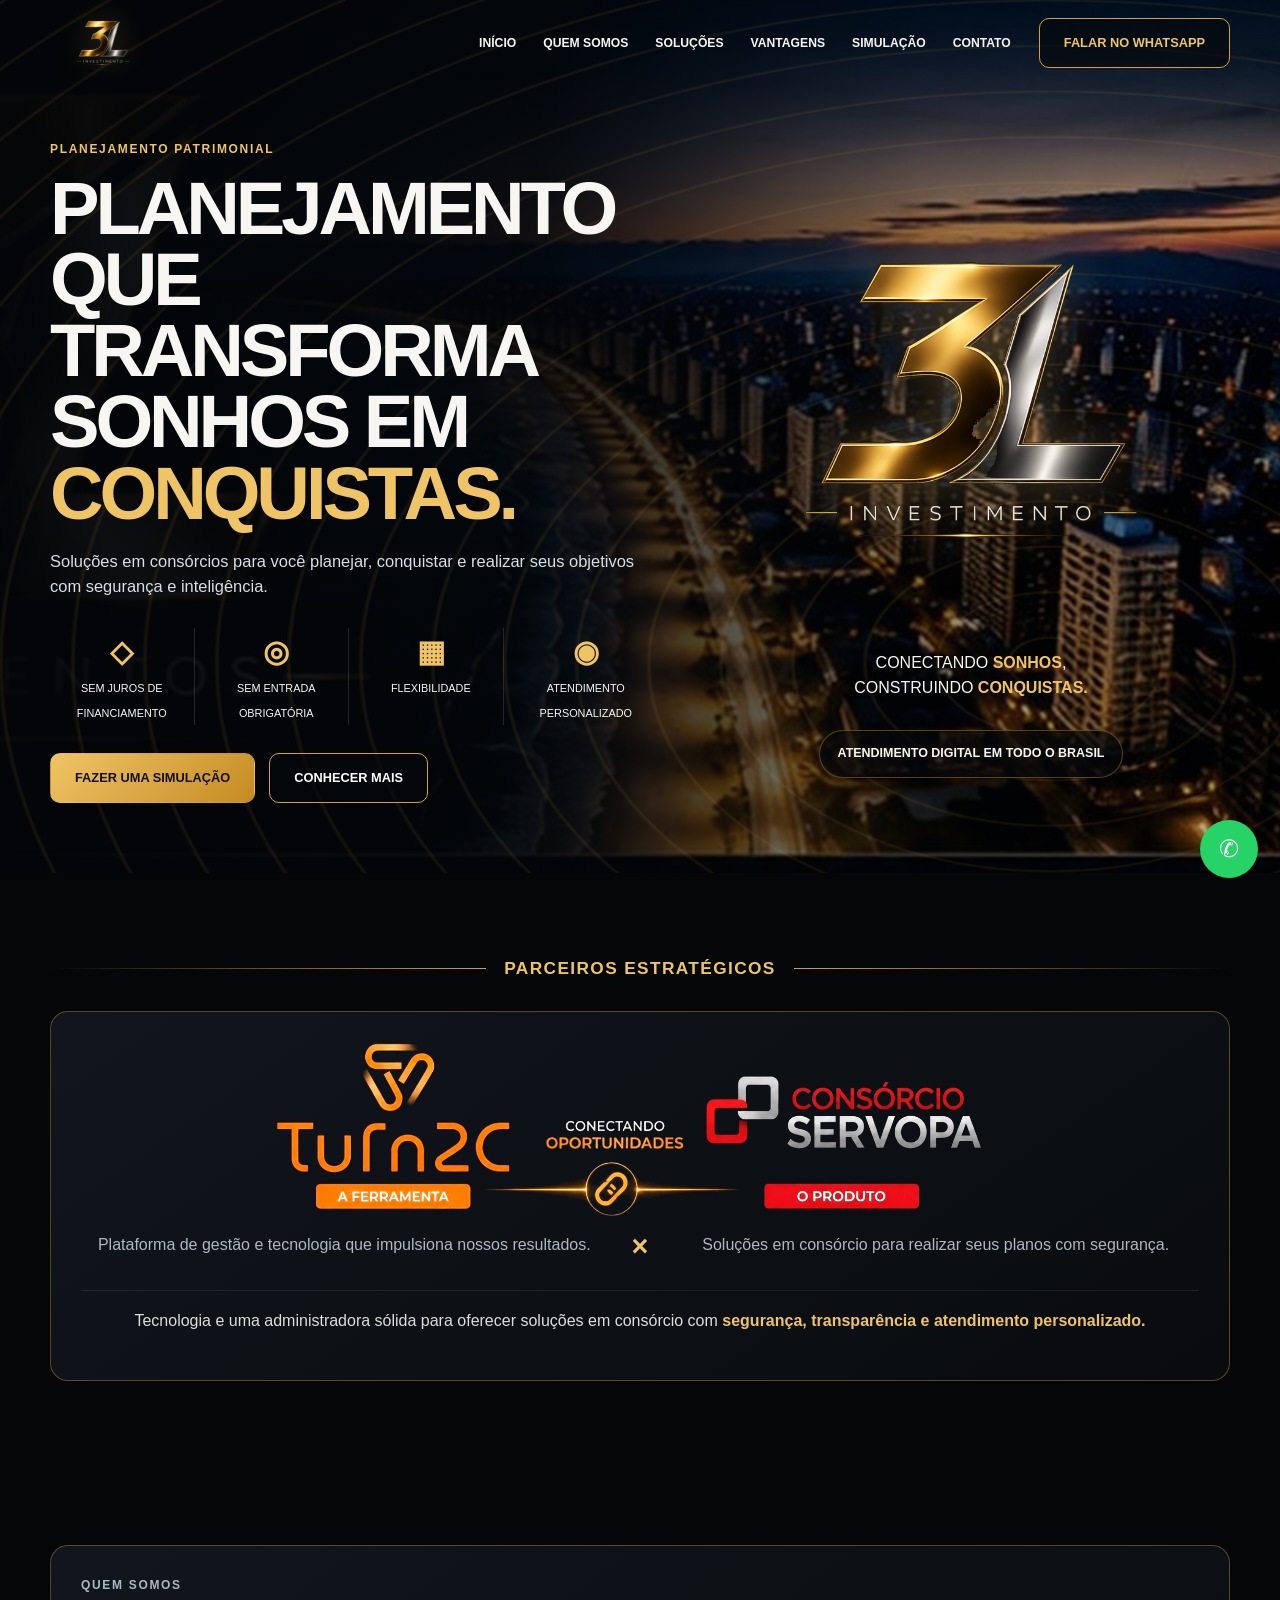
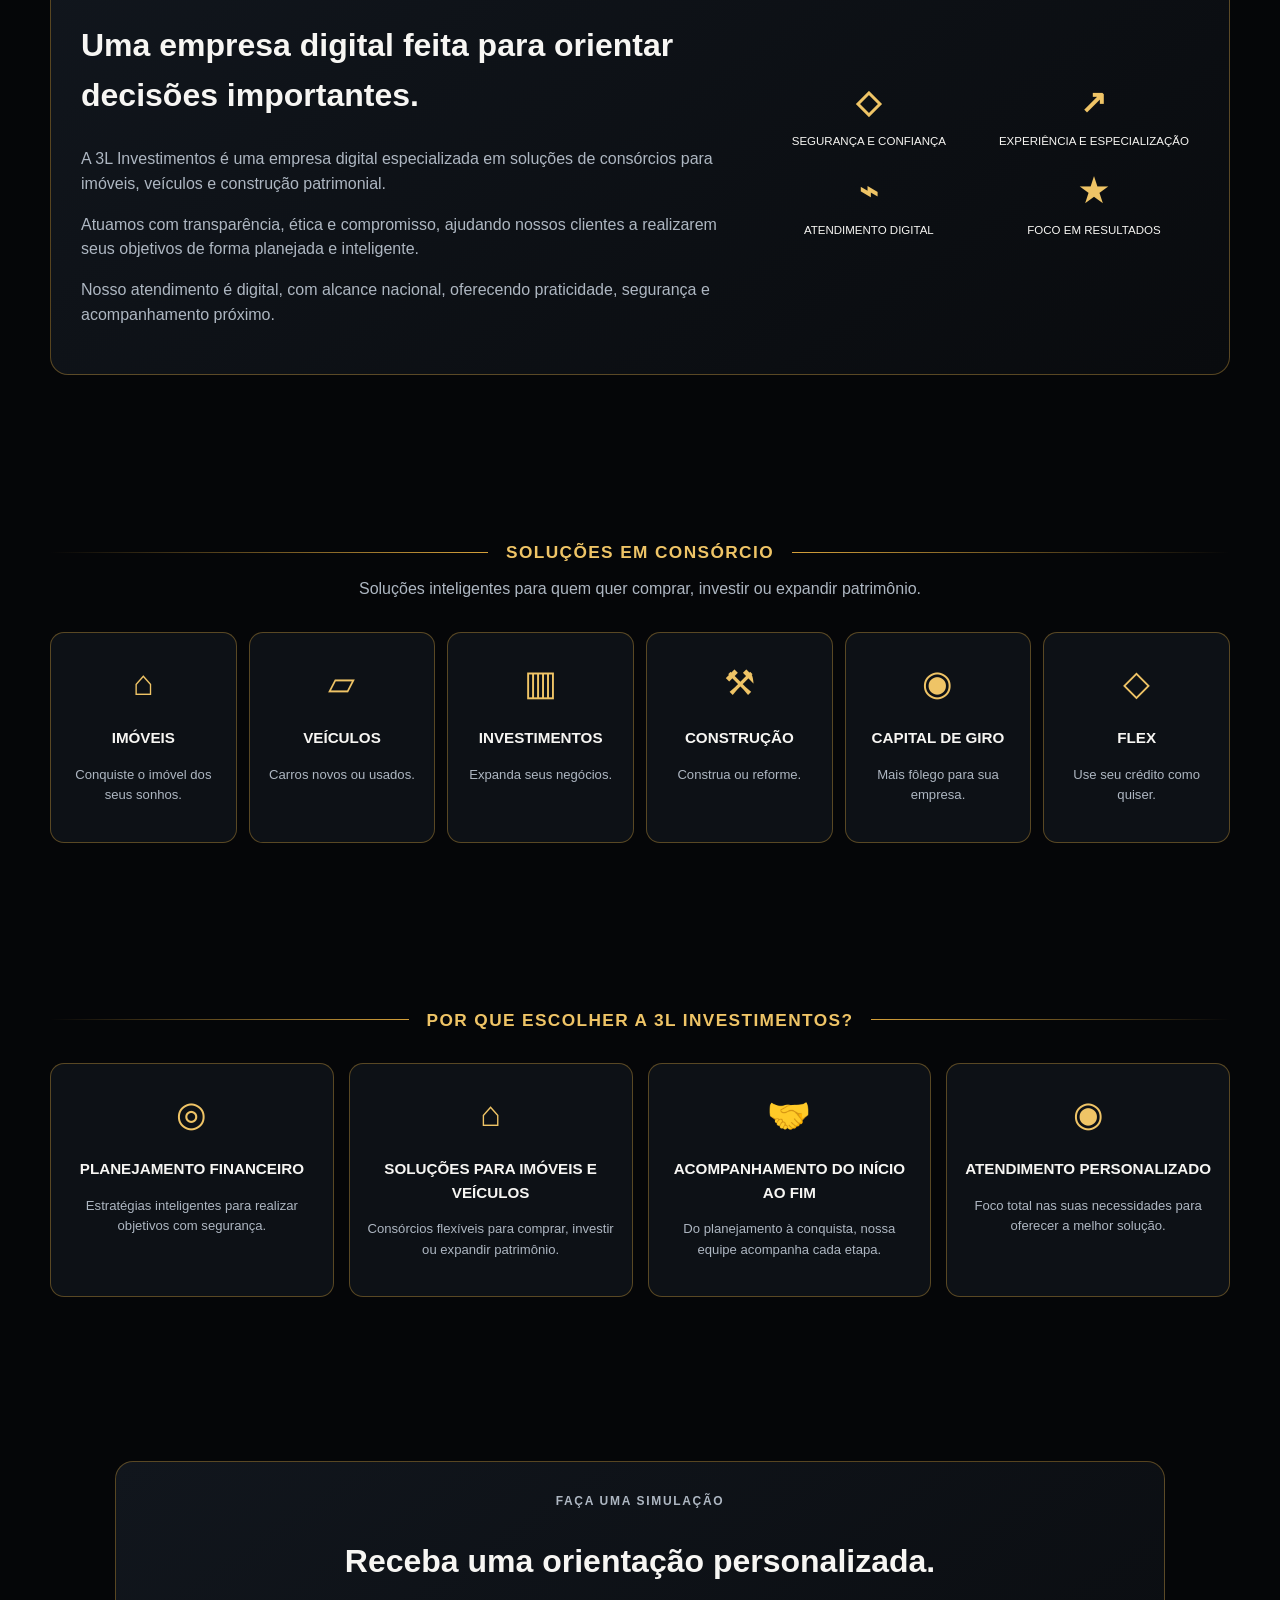
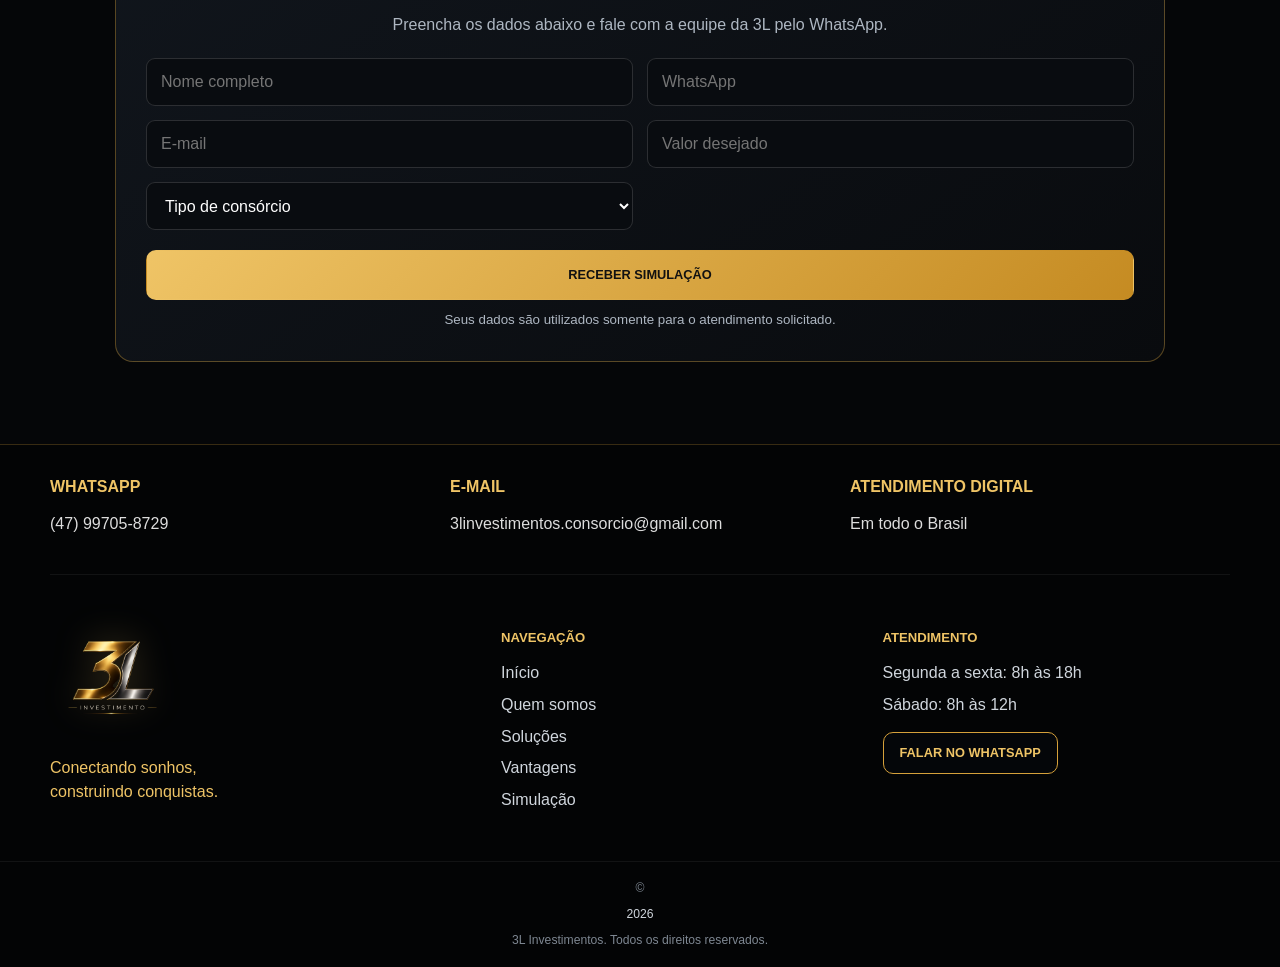
==== commit a79735b1: "atualização final legacy 6.0" ====
--- a/index.html
+++ b/index.html
@@ -1,245 +1,167 @@
-<!DOCTYPE html>
+<!doctype html>
 <html lang="pt-BR">
 <head>
-  <meta charset="UTF-8">
-  <meta name="viewport" content="width=device-width, initial-scale=1.0">
-  <meta name="description" content="3L Investimentos — soluções em consórcios para imóveis, veículos, empresas e planejamento patrimonial, com atendimento digital em todo o Brasil.">
-  <meta name="theme-color" content="#061426">
-<meta property="og:type" content="website">
-  <meta property="og:locale" content="pt_BR">
-  <meta property="og:site_name" content="3L Investimentos">
-  <meta name="robots" content="index,follow">
-  <meta property="og:title" content="3L Investimentos">
-  <meta property="og:description" content="Planejamento inteligente para transformar objetivos em patrimônio.">
-  <title>3L Investimentos | Planejamento e Soluções em Consórcios</title>
+  <meta charset="utf-8">
+  <meta name="viewport" content="width=device-width, initial-scale=1">
+  <title>3L Investimentos | Planejamento Patrimonial</title>
+  <meta name="description" content="Empresa digital especializada em soluções de consórcios para imóveis, veículos, investimentos e construção patrimonial.">
+  <meta name="theme-color" content="#050608">
   <link rel="stylesheet" href="style.css">
 </head>
 <body>
-  <div class="intro" id="intro" aria-hidden="true">
-    <div class="intro-glow"></div>
-    <img src="imagens/logo-3l.jpg" alt="">
-    <p>Conectando sonhos...</p>
-    <strong>Construindo conquistas.</strong>
+  <div class="splash" id="splash">
+    <div class="splash-ring"></div>
+    <img src="assets/logo-original-transparente.png" alt="3L Investimentos">
+    <p>Conectando sonhos, construindo conquistas.</p>
   </div>
 
-  <header class="topo">
-    <div class="container nav-wrap">
-      <a class="marca" href="#inicio" aria-label="3L Investimentos">
-        <img src="imagens/logo-3l.jpg" alt="Logo 3L Investimentos">
-      </a>
-      <button class="menu-toggle" id="menuToggle" aria-label="Abrir menu" aria-expanded="false">☰</button>
+  <header class="header" id="header">
+    <div class="container nav">
+      <a class="brand" href="#inicio"><img src="assets/logo-original-transparente.png" alt="3L Investimentos"></a>
+      <button class="menu-toggle" id="menuToggle" aria-label="Abrir menu">☰</button>
       <nav id="menu">
         <a href="#inicio">Início</a>
-        <a href="#empresa">Por que a 3L?</a>
-        <a href="#objetivos">Objetivos</a>
-        <a href="#processo">Como funciona</a>
-        <a href="#simulacao">Consultoria</a>
+        <a href="#quem-somos">Quem somos</a>
+        <a href="#solucoes">Soluções</a>
+        <a href="#vantagens">Vantagens</a>
+        <a href="#simulacao">Simulação</a>
+        <a href="#contato">Contato</a>
       </nav>
-      <a class="btn btn-outline desktop-cta" href="https://wa.me/5547997058729?text=Olá%20Luiz!%20Quero%20conhecer%20as%20soluções%20da%203L%20Investimentos." target="_blank" rel="noopener noreferrer">Fale conosco</a>
+      <a class="btn btn-outline header-cta" href="https://wa.me/5547997058729" target="_blank" rel="noopener noreferrer">Falar no WhatsApp</a>
     </div>
   </header>
 
   <main>
     <section class="hero" id="inicio">
-      <div class="hero-bg" aria-hidden="true"></div>
-      <div class="hero-overlay" aria-hidden="true"></div>
-      <div class="hero-light" aria-hidden="true"></div>
+      <div class="hero-bg"></div><div class="hero-overlay"></div><div class="hero-lines"></div>
+      <div class="container hero-grid">
+        <div class="hero-copy reveal">
+          <p class="eyebrow">Planejamento patrimonial</p>
+          <h1>Planejamento que transforma sonhos em <span>conquistas.</span></h1>
+          <p class="hero-text">Soluções em consórcios para você planejar, conquistar e realizar seus objetivos com segurança e inteligência.</p>
+          <div class="hero-features">
+            <div><b>◇</b><span>Sem juros de financiamento</span></div>
+            <div><b>◎</b><span>Sem entrada obrigatória</span></div>
+            <div><b>▦</b><span>Flexibilidade</span></div>
+            <div><b>◉</b><span>Atendimento personalizado</span></div>
+          </div>
+          <div class="hero-actions">
+            <a class="btn btn-gold" href="#simulacao">Fazer uma simulação</a>
+            <a class="btn btn-dark" href="#quem-somos">Conhecer mais</a>
+          </div>
+        </div>
 
-      <div class="container hero-content reveal">
-        <div class="hero-badge">Atendimento digital em todo o Brasil</div>
-        <p class="eyebrow">3L Investimentos</p>
-        <h1>Grandes conquistas começam com decisões inteligentes.</h1>
-        <p class="slogan">Conectando sonhos, construindo conquistas.</p>
-        <p class="hero-text">Planejamento, estratégia e soluções em consórcios para transformar objetivos em patrimônio com segurança e acompanhamento próximo.</p>
-        <div class="hero-actions">
-          <a class="btn btn-gold" href="#objetivos">Iniciar atendimento</a>
-          <a class="btn btn-dark" href="#empresa">Conhecer a 3L</a>
-        </div>
-        <div class="hero-tags">
-          <span>Base em Camboriú – SC</span>
-          <span>Atendimento digital nacional</span>
-          <span>Equipe preparada</span>
+        <div class="hero-brand reveal">
+          <img src="assets/logo-original-transparente.png" alt="3L Investimentos">
+          <p>Conectando <strong>sonhos</strong>,<br>construindo <strong>conquistas.</strong></p>
+          <div class="national-badge">Atendimento digital em todo o Brasil</div>
         </div>
       </div>
     </section>
 
-    <section class="legacy-trust">
-      <div class="container legacy-trust-grid reveal">
-        <div><strong>100% digital</strong><span>Atendimento em todo o Brasil</span></div>
-        <div><strong>Atendimento consultivo</strong><span>Orientação antes da proposta</span></div>
-        <div><strong>Processo transparente</strong><span>Clareza em cada etapa</span></div>
-      </div>
-    </section>
-
-    <section class="empresa section" id="empresa">
+    <section class="section partners">
       <div class="container">
-        <div class="section-title reveal">
-          <p class="eyebrow gold">Por que existe a 3L?</p>
-          <h2>Para transformar objetivos em conquistas com clareza, estratégia e confiança.</h2>
-          <p>A 3L Investimentos ajuda pessoas e empresas a transformarem objetivos em conquistas por meio de soluções em consórcios, atendimento consultivo e acompanhamento próximo.</p>
-        </div>
-
-        <div class="pilares pilares-legacy">
-          <article class="pilar reveal"><span>01</span><h3>Confiança</h3><p>Informação clara, responsável e sem promessas irreais.</p></article>
-          <article class="pilar reveal"><span>02</span><h3>Estratégia</h3><p>Cada orientação começa pelo objetivo e pela realidade do cliente.</p></article>
-          <article class="pilar reveal"><span>03</span><h3>Relacionamento</h3><p>Acompanhamento humano antes, durante e depois da contratação.</p></article>
+        <div class="section-heading reveal"><span></span><h2>Parceiros estratégicos</h2><span></span></div>
+        <div class="partner-panel reveal">
+          <img class="partner-image" src="assets/turn2c-servopa-transparente-crop.png" alt="Turn2C e Consórcio Servopa">
+          <div class="partner-info">
+            <div><p>Plataforma de gestão e tecnologia que impulsiona nossos resultados.</p></div>
+            <b>×</b>
+            <div><p>Soluções em consórcio para realizar seus planos com segurança.</p></div>
+          </div>
+          <p class="partner-note">Tecnologia e uma administradora sólida para oferecer soluções em consórcio com <strong>segurança, transparência e atendimento personalizado.</strong></p>
         </div>
       </div>
     </section>
 
-    <section class="objetivos section" id="objetivos">
-      <div class="container">
-        <div class="section-title reveal">
-          <p class="eyebrow gold">Qual é o seu próximo objetivo?</p>
-          <h2>Escolha onde você quer chegar.</h2>
-          <p>Clique em uma opção e a sua consultoria será preparada com esse objetivo.</p>
+    <section class="section about" id="quem-somos">
+      <div class="container about-panel reveal">
+        <div>
+          <p class="eyebrow">Quem somos</p>
+          <h2>Uma empresa digital feita para orientar decisões importantes.</h2>
+          <p>A 3L Investimentos é uma empresa digital especializada em soluções de consórcios para imóveis, veículos e construção patrimonial.</p>
+          <p>Atuamos com transparência, ética e compromisso, ajudando nossos clientes a realizarem seus objetivos de forma planejada e inteligente.</p>
+          <p>Nosso atendimento é digital, com alcance nacional, oferecendo praticidade, segurança e acompanhamento próximo.</p>
         </div>
-        <div class="objetivo-cards">
-          <button class="objetivo reveal" data-objetivo="Imóvel"><span>⌂</span><strong>Conquistar um imóvel</strong><small>Casa, terreno, construção ou investimento.</small></button>
-          <button class="objetivo reveal" data-objetivo="Veículo"><span>▱</span><strong>Conquistar um veículo</strong><small>Veículos novos ou usados.</small></button>
-          <button class="objetivo reveal" data-objetivo="Moto"><span>◉</span><strong>Conquistar uma moto</strong><small>Mobilidade com planejamento.</small></button>
-          <button class="objetivo reveal" data-objetivo="Empresarial"><span>▥</span><strong>Expandir meu negócio</strong><small>Ativos, estrutura e crescimento.</small></button>
-          <button class="objetivo reveal" data-objetivo="Patrimônio"><span>↗</span><strong>Construir patrimônio</strong><small>Estratégia para o longo prazo.</small></button>
+        <div class="about-icons">
+          <div><b>◇</b><span>Segurança e confiança</span></div>
+          <div><b>↗</b><span>Experiência e especialização</span></div>
+          <div><b>⌁</b><span>Atendimento digital</span></div>
+          <div><b>★</b><span>Foco em resultados</span></div>
         </div>
       </div>
     </section>
 
-    <section class="processo section" id="processo">
+    <section class="section solutions" id="solucoes">
       <div class="container">
-        <div class="section-title reveal">
-          <p class="eyebrow gold">Como funciona</p>
-          <h2>Uma experiência simples, digital e acompanhada.</h2>
-        </div>
-        <div class="passos">
-          <article class="passo reveal"><span>1</span><h3>Conte seu objetivo</h3><p>Entendemos o que você deseja conquistar e o seu momento atual.</p></article>
-          <article class="passo reveal"><span>2</span><h3>Nossa equipe analisa</h3><p>Organizamos alternativas compatíveis com seu planejamento.</p></article>
-          <article class="passo reveal"><span>3</span><h3>Decida com clareza</h3><p>Você recebe informações para avaliar tudo com tranquilidade.</p></article>
-          <article class="passo reveal"><span>4</span><h3>Conte com acompanhamento</h3><p>Seguimos ao seu lado durante o relacionamento e pós-venda.</p></article>
+        <div class="section-heading reveal"><span></span><h2>Soluções em consórcio</h2><span></span></div>
+        <p class="section-subtitle reveal">Soluções inteligentes para quem quer comprar, investir ou expandir patrimônio.</p>
+        <div class="solutions-grid">
+          <article class="solution-card reveal"><div>⌂</div><h3>Imóveis</h3><p>Conquiste o imóvel dos seus sonhos.</p></article>
+          <article class="solution-card reveal"><div>▱</div><h3>Veículos</h3><p>Carros novos ou usados.</p></article>
+          <article class="solution-card reveal"><div>▥</div><h3>Investimentos</h3><p>Expanda seus negócios.</p></article>
+          <article class="solution-card reveal"><div>⚒</div><h3>Construção</h3><p>Construa ou reforme.</p></article>
+          <article class="solution-card reveal"><div>◉</div><h3>Capital de giro</h3><p>Mais fôlego para sua empresa.</p></article>
+          <article class="solution-card reveal"><div>◇</div><h3>Flex</h3><p>Use seu crédito como quiser.</p></article>
         </div>
       </div>
     </section>
 
-    <section class="vantagens">
-      <div class="vantagens-bg" aria-hidden="true"></div>
-      <div class="container vantagens-content reveal">
-        <p class="eyebrow gold">Planejamento patrimonial</p>
-        <h2>Grandes conquistas não acontecem por acaso.</h2>
-        <p class="vantagens-sub">Elas começam com planejamento, informação e uma decisão consciente.</p>
-        <div class="check-grid">
-          <span>✓ Atendimento digital em todo o Brasil</span>
-          <span>✓ Soluções para pessoas e empresas</span>
-          <span>✓ Estratégia alinhada ao objetivo</span>
-          <span>✓ Transparência em cada etapa</span>
-          <span>✓ Contemplação por sorteio ou lance</span>
-          <span>✓ Acompanhamento personalizado</span>
+    <section class="section advantages" id="vantagens">
+      <div class="container">
+        <div class="section-heading reveal"><span></span><h2>Por que escolher a 3L Investimentos?</h2><span></span></div>
+        <div class="advantages-grid">
+          <article class="adv-card reveal"><div>◎</div><h3>Planejamento financeiro</h3><p>Estratégias inteligentes para realizar objetivos com segurança.</p></article>
+          <article class="adv-card reveal"><div>⌂</div><h3>Soluções para imóveis e veículos</h3><p>Consórcios flexíveis para comprar, investir ou expandir patrimônio.</p></article>
+          <article class="adv-card reveal"><div>🤝</div><h3>Acompanhamento do início ao fim</h3><p>Do planejamento à conquista, nossa equipe acompanha cada etapa.</p></article>
+          <article class="adv-card reveal"><div>◉</div><h3>Atendimento personalizado</h3><p>Foco total nas suas necessidades para oferecer a melhor solução.</p></article>
         </div>
       </div>
     </section>
 
-
-    <section class="trust-strip">
-      <div class="container trust-grid reveal">
-        <div><strong>Atendimento digital</strong><span>Em todo o Brasil</span></div>
-        <div><strong>Consultoria personalizada</strong><span>Para cada objetivo</span></div>
-        <div><strong>Processo transparente</strong><span>Do primeiro contato ao pós-venda</span></div>
-      </div>
-    </section>
-
-    <section class="simulacao section" id="simulacao">
-      <div class="container simulacao-grid">
-        <div class="simulacao-copy reveal">
-          <p class="eyebrow gold">Consultoria inicial</p>
-          <h2>Vamos planejar a sua próxima conquista.</h2>
-          <p>Preencha os dados e fale com nossa equipe pelo WhatsApp para receber uma orientação personalizada.</p>
-          <div class="nota"><strong>Importante:</strong> valores, taxas, prazos e condições dependem do plano e da administradora. A contemplação não é imediata nem garantida.</div>
-        </div>
-
-        <form id="formSimulacao" class="form-card reveal">
-          <div class="form-step">
-            <span>01</span>
-            <strong>Seus dados</strong>
-          </div>
-          <label>Nome<input id="nome" type="text" required placeholder="Seu nome"></label>
-          <label>WhatsApp<input id="telefone" type="tel" required placeholder="(47) 99999-9999"></label>
-
-          <div class="form-step">
-            <span>02</span>
-            <strong>Seu objetivo</strong>
-          </div>
-          <label>Objetivo
+    <section class="section simulation" id="simulacao">
+      <div class="container simulation-card reveal">
+        <p class="eyebrow center">Faça uma simulação</p>
+        <h2>Receba uma orientação personalizada.</h2>
+        <p>Preencha os dados abaixo e fale com a equipe da 3L pelo WhatsApp.</p>
+        <form id="formSimulacao">
+          <div class="form-grid">
+            <input id="nome" type="text" required placeholder="Nome completo">
+            <input id="telefone" type="tel" required placeholder="WhatsApp">
+            <input id="email" type="email" placeholder="E-mail">
+            <input id="valor" type="text" required placeholder="Valor desejado">
             <select id="tipo" required>
-              <option value="">Selecione</option>
+              <option value="">Tipo de consórcio</option>
               <option>Imóvel</option>
               <option>Veículo</option>
-              <option>Moto</option>
-              <option>Pesados</option>
-              <option>Empresarial</option>
-              <option>Patrimônio</option>
+              <option>Investimentos</option>
+              <option>Construção</option>
+              <option>Capital de giro</option>
+              <option>Flex</option>
             </select>
-          </label>
-          <label>Valor desejado<input id="valor" type="text" required placeholder="Ex.: R$ 200.000"></label>
-          <label>Prazo desejado<input id="prazo" type="text" placeholder="Ex.: 180 meses"></label>
-          <label>Lance disponível<input id="lance" type="text" placeholder="Ex.: R$ 20.000"></label>
-          <button class="btn btn-gold full" type="submit">Enviar para o WhatsApp</button>
+          </div>
+          <button class="btn btn-gold full" type="submit">Receber simulação</button>
+          <small>Seus dados são utilizados somente para o atendimento solicitado.</small>
         </form>
       </div>
     </section>
-
-
-    <section class="legacy6-signature">
-      <div class="container reveal">
-        <p>Planejamento inteligente para transformar objetivos em conquistas.</p>
-      </div>
-    </section>
-
-    <section class="legacy-cta">
-      <div class="container reveal">
-        <p class="eyebrow gold">Seu próximo passo</p>
-        <h2>Você não precisa tomar essa decisão sozinho.</h2>
-        <p>Converse com nossa equipe e receba uma orientação personalizada para o seu objetivo.</p>
-        <a class="btn btn-gold" href="#simulacao">Iniciar atendimento</a>
-      </div>
-    </section>
-
-    <section class="parceiros">
-      <div class="container parceiros-wrap reveal">
-        <p class="eyebrow gold">Estrutura que apoia nossa operação</p>
-        <h2>Tecnologia e credibilidade trabalhando juntas.</h2>
-        <div class="parceiros-inner">
-          <img src="imagens/turn2c-servopa-transparente-crop.png" alt="Turn2C e Consórcio Servopa">
-        </div>
-      </div>
-    </section>
-
-    <section class="aviso-legal">
-      <div class="container">
-        <p><strong>Informação importante:</strong> a 3L Investimentos atua na apresentação e intermediação de soluções em consórcios. As condições comerciais, taxas, prazos, regras de contemplação e aprovação seguem o contrato e as normas da administradora responsável. Não há garantia de contemplação imediata.</p>
-      </div>
-    </section>
-
   </main>
 
-  <footer>
+  <footer id="contato">
+    <div class="container contact-row">
+      <div><strong>WhatsApp</strong><a href="https://wa.me/5547997058729" target="_blank" rel="noopener noreferrer">(47) 99705-8729</a></div>
+      <div><strong>E-mail</strong><a href="mailto:3linvestimentos.consorcio@gmail.com">3linvestimentos.consorcio@gmail.com</a></div>
+      <div><strong>Atendimento digital</strong><span>Em todo o Brasil</span></div>
+    </div>
     <div class="container footer-grid">
-      <div>
-        <img class="footer-logo" src="imagens/logo-3l.jpg" alt="3L Investimentos">
-        <p>Conectando sonhos, construindo conquistas.</p>
-      </div>
-      <div>
-        <h3>Contato</h3>
-        <a href="tel:+5547997058729">(47) 99705-8729</a>
-        <a href="mailto:3linvestimentos.consorcio@gmail.com">3linvestimentos.consorcio@gmail.com</a>
-      </div>
-      <div>
-        <h3>Atendimento</h3>
-        <span>Base em Camboriú – SC</span>
-        <span>Atendimento digital em todo o Brasil</span>
-      </div>
+      <div class="footer-brand"><img src="assets/logo-original-transparente.png" alt="3L Investimentos"><p>Conectando sonhos,<br>construindo conquistas.</p></div>
+      <div><h3>Navegação</h3><a href="#inicio">Início</a><a href="#quem-somos">Quem somos</a><a href="#solucoes">Soluções</a><a href="#vantagens">Vantagens</a><a href="#simulacao">Simulação</a></div>
+      <div><h3>Atendimento</h3><span>Segunda a sexta: 8h às 18h</span><span>Sábado: 8h às 12h</span><a class="btn btn-outline small" href="https://wa.me/5547997058729" target="_blank" rel="noopener noreferrer">Falar no WhatsApp</a></div>
     </div>
-    <div class="footer-bottom">© <span id="ano"></span> 3L Investimentos. Conectando sonhos, construindo conquistas.</div>
+    <div class="footer-bottom">© <span id="ano"></span> 3L Investimentos. Todos os direitos reservados.</div>
   </footer>
 
-  <a class="whatsapp-float" href="https://wa.me/5547997058729?text=Olá%20Luiz!%20Acessei%20o%20site%20da%203L%20Investimentos." target="_blank" rel="noopener" aria-label="WhatsApp">✆</a>
+  <a class="float-whatsapp" href="https://wa.me/5547997058729" target="_blank" rel="noopener noreferrer">✆</a>
   <script src="script.js"></script>
 </body>
 </html>
--- a/style.css
+++ b/style.css
@@ -1,310 +1,17 @@
-@import url('https://fonts.googleapis.com/css2?family=Montserrat:wght@400;500;600;700;800&display=swap');
-:root{--navy:#061426;--navy2:#0a2039;--gold:#dca326;--gold2:#f3c55a;--white:#fff;--light:#f5f6f7;--text:#172235;--muted:#6b7280}
-*{margin:0;padding:0;box-sizing:border-box}
-html{scroll-behavior:smooth}
-body{font-family:'Montserrat',Arial,sans-serif;color:var(--text);background:#fff;line-height:1.6}
-img{max-width:100%;display:block}a{text-decoration:none;color:inherit}.container{width:min(1180px,92%);margin:auto}.section{padding:80px 0}
-.eyebrow{text-transform:uppercase;letter-spacing:.13em;font-size:.74rem;font-weight:800}.gold{color:var(--gold)}
-h1,h2,h3{line-height:1.1}h2{font-size:clamp(2rem,4vw,3rem);color:var(--navy);margin:.4rem 0 1rem}.section-title{text-align:center;max-width:820px;margin:0 auto 38px}.section-title p{color:var(--muted)}
-.btn{display:inline-flex;justify-content:center;align-items:center;padding:14px 22px;border-radius:10px;font-size:.79rem;font-weight:800;text-transform:uppercase;letter-spacing:.03em;transition:.25s;border:1px solid transparent;cursor:pointer}.btn:hover{transform:translateY(-2px);filter:brightness(1.06)}.btn-gold{background:linear-gradient(135deg,var(--gold2),var(--gold));color:#07111e}.btn-dark{background:var(--navy);color:#fff}.btn-outline{border-color:var(--gold);color:var(--gold);background:transparent}.full{width:100%}
-
-.intro{position:fixed;inset:0;background:#02070d;z-index:9999;display:grid;place-content:center;text-align:center;color:var(--gold);transition:.8s;overflow:hidden}.intro-glow{position:absolute;width:360px;height:360px;border-radius:50%;background:radial-gradient(circle,rgba(220,163,38,.23),transparent 68%);left:50%;top:50%;transform:translate(-50%,-50%);animation:pulse 1.7s infinite}.intro img{position:relative;width:170px;height:170px;object-fit:cover;border-radius:50%;margin:auto;box-shadow:0 0 48px rgba(220,163,38,.35)}.intro p,.intro strong{position:relative}.intro p{margin-top:16px}.intro strong{color:#fff}.intro.hide{opacity:0;visibility:hidden}@keyframes pulse{50%{transform:translate(-50%,-50%) scale(1.12);opacity:.72}}
-
-.topo{position:sticky;top:0;z-index:100;background:rgba(2,9,17,.95);backdrop-filter:blur(10px);border-bottom:1px solid rgba(220,163,38,.22)}.nav-wrap{height:82px;display:flex;align-items:center;gap:28px}.marca img{width:95px;height:62px;object-fit:cover;border-radius:8px}nav{margin-left:auto;display:flex;gap:22px}nav a{color:#fff;font-size:.77rem;text-transform:uppercase;font-weight:700}nav a:hover{color:var(--gold)}.menu-toggle{display:none;margin-left:auto;background:none;border:0;color:#fff;font-size:1.7rem}
-
-.hero{min-height:720px;position:relative;display:flex;align-items:center;overflow:hidden;background:#02070d}.hero-bg{position:absolute;inset:0;background:url('imagens/balneario-hero.jpg') center/cover no-repeat;transform:scale(1.03)}.hero-overlay{position:absolute;inset:0;background:linear-gradient(90deg,#02070d 0%,rgba(2,7,13,.96) 47%,rgba(2,7,13,.38) 100%)}.hero-light{position:absolute;inset:0;background:radial-gradient(circle at 58% 35%,rgba(220,163,38,.12),transparent 28%)}.hero-content{position:relative;z-index:2;color:#fff;max-width:900px;margin-left:max(4%,calc((100% - 1180px)/2))}.hero h1{font-size:clamp(2.8rem,5.8vw,5.4rem);max-width:940px;text-transform:uppercase}.slogan{font-size:1.22rem;color:var(--gold);font-weight:700;margin:22px 0 12px}.hero-text{max-width:700px;color:#d5dce5}.hero-actions{display:flex;gap:14px;flex-wrap:wrap;margin-top:28px}.hero-tags{display:flex;gap:12px;flex-wrap:wrap;margin-top:28px}.hero-tags span{border:1px solid rgba(220,163,38,.45);padding:8px 12px;border-radius:999px;font-size:.72rem;color:#e6ebf0;background:rgba(2,7,13,.48)}
-
-.compact-grid{display:grid;grid-template-columns:1fr 1.15fr;gap:48px;align-items:center}.empresa-copy p{color:#5d6674}.pilares{display:grid;grid-template-columns:repeat(3,1fr);gap:14px}.pilar{background:linear-gradient(160deg,#07182a,#02070d);color:#fff;border:1px solid rgba(220,163,38,.36);border-radius:16px;padding:24px}.pilar span{color:var(--gold);font-weight:800}.pilar h3{margin:12px 0}.pilar p{color:#d3dbe4;font-size:.82rem}
-
-.objetivos{background:var(--light)}.objetivo-cards{display:grid;grid-template-columns:repeat(5,1fr);gap:14px}.objetivo{background:#fff;border:1px solid #e0e3e7;border-radius:16px;padding:24px 18px;text-align:left;cursor:pointer;transition:.25s;color:var(--text);box-shadow:0 10px 28px rgba(0,0,0,.05)}.objetivo:hover,.objetivo.active{transform:translateY(-5px);border-color:var(--gold);box-shadow:0 16px 38px rgba(220,163,38,.13)}.objetivo span{display:block;color:var(--gold);font-size:2.2rem;margin-bottom:14px}.objetivo strong,.objetivo small{display:block}.objetivo strong{font-size:.95rem;text-transform:uppercase}.objetivo small{font-size:.76rem;color:#6c7480;margin-top:8px}
-
-.passos{display:grid;grid-template-columns:repeat(4,1fr);gap:18px}.passo{border:1px solid #e0e3e7;border-radius:16px;padding:24px;background:#fff}.passo span{display:grid;place-items:center;width:42px;height:42px;border-radius:50%;background:#07182a;color:var(--gold);font-weight:800;margin-bottom:14px}.passo h3{font-size:.95rem;text-transform:uppercase}.passo p{font-size:.82rem;color:#5d6674;margin-top:8px}
-
-.vantagens{position:relative;min-height:430px;display:flex;align-items:center;background:#03101d;overflow:hidden}.vantagens-bg{position:absolute;inset:0;background:url('imagens/casa-veiculo.jpg') center right/cover no-repeat;opacity:.78}.vantagens::after{content:"";position:absolute;inset:0;background:linear-gradient(90deg,#03101d 0%,rgba(3,16,29,.97) 45%,rgba(3,16,29,.35) 100%)}.vantagens-content{position:relative;z-index:2;color:#fff;padding:72px 0}.vantagens h2{color:#fff;max-width:680px}.vantagens-sub{max-width:650px;color:#d2d9e2}.check-grid{display:grid;grid-template-columns:repeat(2,minmax(220px,1fr));gap:10px;max-width:760px;margin-top:22px}
-
-.simulacao-grid{display:grid;grid-template-columns:.9fr 1.2fr;gap:34px}.nota{background:#f7f4ec;border-left:4px solid var(--gold);padding:15px;font-size:.78rem;color:#525b68;margin-top:18px}.form-card{background:#f5f6f7;border-radius:16px;padding:24px;display:grid;grid-template-columns:1fr 1fr;gap:14px;box-shadow:0 14px 38px rgba(0,0,0,.08)}.form-step{grid-column:1/-1;display:flex;align-items:center;gap:10px;padding-bottom:4px;border-bottom:1px solid #dde1e6;color:var(--navy)}.form-step span{display:grid;place-items:center;width:32px;height:32px;border-radius:50%;background:var(--navy);color:var(--gold);font-weight:800;font-size:.72rem}.form-card label{font-size:.76rem;font-weight:700;color:#4b5563}.form-card input,.form-card select{width:100%;margin-top:6px;padding:13px;border:1px solid #d7dce2;border-radius:8px;background:#fff}.form-card .full{grid-column:1/-1}
-
-.parceiros{background:linear-gradient(180deg,#07182a,#02070d);padding:44px 0;border-top:1px solid rgba(220,163,38,.25)}.parceiros-inner{display:flex;justify-content:center;align-items:center}.parceiros-inner img{max-height:230px;width:auto;filter:drop-shadow(0 12px 30px rgba(0,0,0,.28))}
-
-footer{background:#03101d;color:#fff;padding-top:48px}.footer-grid{display:grid;grid-template-columns:1.2fr 1fr 1fr;gap:32px;padding-bottom:38px}.footer-logo{width:130px;height:88px;object-fit:cover;border-radius:10px;margin-bottom:10px}footer h3{color:var(--gold);font-size:.85rem;text-transform:uppercase;margin-bottom:10px}footer a,footer span{display:block;color:#cbd3dc;font-size:.8rem;margin:6px 0}.footer-bottom{text-align:center;border-top:1px solid rgba(255,255,255,.1);padding:16px;color:#9ba6b3;font-size:.72rem}
-.whatsapp-float{position:fixed;right:22px;bottom:22px;width:58px;height:58px;border-radius:50%;background:#25d366;color:#fff;display:grid;place-items:center;font-size:1.7rem;z-index:80;box-shadow:0 12px 30px rgba(0,0,0,.3)}
+/* 3L Investimentos — Legacy 6.0 Premium Final */
+:root{--bg:#050608;--panel:#0d1117;--gold:#d5a03a;--gold2:#efc466;--text:#f7f6f3;--muted:#aeb7c2;--line:rgba(213,160,58,.38)}
+*{box-sizing:border-box}html{scroll-behavior:smooth}body{margin:0;background:var(--bg);color:var(--text);font-family:Arial,Helvetica,sans-serif;line-height:1.55;overflow-x:hidden}a{text-decoration:none;color:inherit}img{max-width:100%;display:block}button,input,select{font:inherit}.container{width:min(1180px,calc(100% - 36px));margin:auto}.section{padding:82px 0}section[id]{scroll-margin-top:90px}
+.splash{position:fixed;inset:0;z-index:9999;display:grid;place-content:center;justify-items:center;background:#020304;transition:.7s}.splash.hide{opacity:0;visibility:hidden}.splash img{width:235px;filter:drop-shadow(0 0 40px rgba(239,196,102,.45))}.splash p{color:var(--gold2)}.splash-ring{position:absolute;width:430px;height:430px;border-radius:50%;border:1px solid rgba(213,160,58,.32);box-shadow:0 0 110px rgba(213,160,58,.18);animation:pulse 2s infinite}@keyframes pulse{50%{transform:scale(1.08);opacity:.55}}
+.header{position:fixed;top:0;left:0;right:0;z-index:100;transition:.25s}.header.scrolled{background:rgba(3,5,8,.9);backdrop-filter:blur(16px);border-bottom:1px solid rgba(255,255,255,.06)}.nav{height:86px;display:flex;align-items:center;gap:28px}.brand{margin-right:auto}.brand img{width:105px;max-height:76px;object-fit:contain;filter:drop-shadow(0 0 15px rgba(239,196,102,.22))}nav{display:flex;gap:27px}nav a{font-size:.76rem;font-weight:800;text-transform:uppercase}.menu-toggle{display:none;background:none;border:0;color:#fff;font-size:1.55rem}
+.btn{display:inline-flex;align-items:center;justify-content:center;min-height:50px;padding:0 24px;border-radius:10px;border:1px solid transparent;font-size:.8rem;font-weight:900;text-transform:uppercase;cursor:pointer;transition:.25s}.btn:hover{transform:translateY(-3px)}.btn-gold{background:linear-gradient(135deg,var(--gold2),#c58b22);color:#111}.btn-outline,.btn-dark{border-color:var(--gold);color:var(--gold2);background:rgba(5,8,12,.65)}.btn-dark{color:white}.full{width:100%}.small{min-height:42px;padding:0 16px}
+.hero{position:relative;min-height:760px;padding:140px 0 70px;display:flex;align-items:center;overflow:hidden}.hero-bg{position:absolute;inset:0;background:url("assets/balneario-hero.jpg") center/cover no-repeat;transform:scale(1.03)}.hero-overlay{position:absolute;inset:0;background:linear-gradient(90deg,rgba(3,5,8,.98),rgba(3,5,8,.9) 42%,rgba(3,5,8,.46) 72%,rgba(3,5,8,.24))}.hero-lines{position:absolute;inset:0;background:repeating-radial-gradient(ellipse at 82% 76%,transparent 0 38px,rgba(213,160,58,.12) 40px 41px,transparent 44px 72px);opacity:.72}.hero-grid{position:relative;z-index:2;display:grid;grid-template-columns:1.08fr .92fr;gap:54px;align-items:center}.eyebrow{color:var(--gold2);font-size:.75rem;font-weight:900;letter-spacing:.14em;text-transform:uppercase;margin:0 0 14px}.eyebrow.center{text-align:center}.hero h1{font-size:clamp(3.1rem,5.8vw,5.5rem);line-height:.96;letter-spacing:-.055em;margin:0 0 20px;text-transform:uppercase}.hero h1 span{color:var(--gold2)}.hero-text{color:#d9dee5;font-size:1.03rem;max-width:650px}.hero-features{display:grid;grid-template-columns:repeat(4,1fr);gap:10px;margin:28px 0}.hero-features div{text-align:center;border-right:1px solid rgba(255,255,255,.12)}.hero-features div:last-child{border-right:0}.hero-features b{display:block;color:var(--gold2);font-size:1.9rem}.hero-features span{font-size:.68rem;text-transform:uppercase}.hero-actions{display:flex;gap:14px;flex-wrap:wrap}.hero-brand{text-align:center}.hero-brand img{width:min(470px,100%);margin:auto;filter:drop-shadow(0 0 28px rgba(239,196,102,.3))}.hero-brand p{text-transform:uppercase}.hero-brand strong{color:var(--gold2)}.national-badge{display:inline-flex;margin-top:14px;padding:13px 18px;border:1px solid var(--line);border-radius:999px;background:rgba(5,8,12,.72);font-size:.78rem;font-weight:900;text-transform:uppercase}
+.section-heading{display:grid;grid-template-columns:1fr auto 1fr;gap:18px;align-items:center;margin-bottom:30px}.section-heading span{height:1px;background:linear-gradient(90deg,transparent,var(--gold))}.section-heading span:last-child{background:linear-gradient(90deg,var(--gold),transparent)}.section-heading h2{margin:0;color:var(--gold2);font-size:1.08rem;text-transform:uppercase;letter-spacing:.08em}.section-subtitle{text-align:center;color:var(--muted);margin-top:-18px;margin-bottom:30px}
+.partners,.about,.solutions,.advantages,.simulation{background:#050608}.partner-panel,.about-panel,.simulation-card{padding:30px;border:1px solid var(--line);border-radius:18px;background:linear-gradient(145deg,#11161d,#090b0e)}.partner-image{max-height:175px;margin:auto}.partner-info{display:grid;grid-template-columns:1fr auto 1fr;gap:24px;text-align:center;align-items:center}.partner-info h3{margin:0;text-transform:uppercase}.partner-info strong{display:block;color:var(--gold2);text-transform:uppercase}.partner-info p{color:var(--muted)}.partner-info>b{font-size:1.8rem;color:var(--gold2)}.partner-note{text-align:center;padding-top:18px;border-top:1px solid rgba(255,255,255,.08);color:#ddd}.partner-note strong{color:var(--gold2)}
+.about-panel{display:grid;grid-template-columns:1.2fr .8fr;gap:30px}.about-panel h2{font-size:2rem}.about-panel p{color:var(--muted)}.about-icons{display:grid;grid-template-columns:repeat(2,1fr);gap:15px;align-content:center}.about-icons div{text-align:center}.about-icons b{display:block;color:var(--gold2);font-size:2rem}.about-icons span{font-size:.72rem;text-transform:uppercase}
+.solutions-grid{display:grid;grid-template-columns:repeat(6,1fr);gap:12px}.solution-card,.adv-card{padding:23px 16px;border:1px solid var(--line);border-radius:14px;background:#0d1116;text-align:center}.solution-card div,.adv-card div{font-size:2.2rem;color:var(--gold2)}.solution-card h3,.adv-card h3{text-transform:uppercase;font-size:.95rem}.solution-card p,.adv-card p{color:var(--muted);font-size:.82rem}
+.advantages-grid{display:grid;grid-template-columns:repeat(4,1fr);gap:15px}.adv-card{min-height:225px}
+.simulation-card{max-width:1050px;margin:auto;text-align:center}.simulation-card h2{font-size:2rem}.simulation-card>p{color:var(--muted)}.form-grid{display:grid;grid-template-columns:repeat(2,1fr);gap:14px;margin:20px 0}.form-grid input,.form-grid select{min-height:48px;padding:0 14px;border:1px solid rgba(255,255,255,.14);border-radius:9px;background:#090c10;color:white}.simulation-card small{display:block;color:var(--muted);margin-top:10px}
+footer{background:#030405;border-top:1px solid rgba(213,160,58,.25)}.contact-row{display:grid;grid-template-columns:repeat(3,1fr);gap:20px;padding:30px 0;border-bottom:1px solid rgba(255,255,255,.06)}.contact-row div{display:grid;gap:5px}.contact-row strong{color:var(--gold2);text-transform:uppercase}.contact-row a,.contact-row span{color:#ddd}.footer-grid{display:grid;grid-template-columns:1.2fr 1fr 1fr;gap:34px;padding:40px 0}.footer-brand img{width:125px;filter:drop-shadow(0 0 18px rgba(239,196,102,.22))}.footer-brand p{color:var(--gold2)}footer h3{color:var(--gold2);font-size:.82rem;text-transform:uppercase}footer a,footer span{display:block;color:#d0d6dd;margin:7px 0}.footer-bottom{text-align:center;padding:17px;border-top:1px solid rgba(255,255,255,.06);color:#7e8792;font-size:.76rem}.float-whatsapp{position:fixed;right:22px;bottom:22px;width:58px;height:58px;border-radius:50%;display:grid;place-items:center;background:#25d366;color:white;font-size:1.5rem;z-index:80}
 .reveal{opacity:0;transform:translateY(22px);transition:.7s}.reveal.visible{opacity:1;transform:none}
-
-@media(max-width:980px){.desktop-cta{display:none}.menu-toggle{display:block}nav{display:none;position:absolute;top:82px;left:0;right:0;background:#03101d;flex-direction:column;padding:24px}nav.open{display:flex}.compact-grid{grid-template-columns:1fr}.pilares{grid-template-columns:1fr}.objetivo-cards{grid-template-columns:repeat(2,1fr)}.passos{grid-template-columns:repeat(2,1fr)}.simulacao-grid{grid-template-columns:1fr}.footer-grid{grid-template-columns:1fr 1fr}}
-@media(max-width:620px){.section{padding:58px 0}.hero{min-height:720px}.hero h1{font-size:2.55rem}.hero-actions{flex-direction:column}.hero-actions .btn{width:100%}.objetivo-cards,.passos,.footer-grid,.check-grid{grid-template-columns:1fr}.form-card{grid-template-columns:1fr}.hero-tags{flex-direction:column;align-items:flex-start}.parceiros-inner img{max-height:150px}}
-
-
-/* Legacy 4.0 refinements */
-.hero h1{
-  max-width:980px;
-  letter-spacing:-0.035em;
-}
-.hero-content{
-  max-width:940px;
-}
-.empresa{
-  background:linear-gradient(180deg,#ffffff,#f7f8fa);
-}
-.pilares-legacy{
-  max-width:980px;
-  margin:0 auto;
-}
-.pilares-legacy .pilar{
-  min-height:210px;
-}
-.trust-strip{
-  background:#081a2d;
-  border-top:1px solid rgba(220,163,38,.25);
-  border-bottom:1px solid rgba(220,163,38,.25);
-  padding:28px 0;
-}
-.trust-grid{
-  display:grid;
-  grid-template-columns:repeat(3,1fr);
-  gap:20px;
-}
-.trust-grid div{
-  text-align:center;
-  padding:10px 20px;
-  border-right:1px solid rgba(255,255,255,.12);
-}
-.trust-grid div:last-child{border-right:0}
-.trust-grid strong,.trust-grid span{display:block}
-.trust-grid strong{
-  color:#fff;
-  font-size:.92rem;
-  text-transform:uppercase;
-}
-.trust-grid span{
-  color:var(--gold);
-  font-size:.78rem;
-  margin-top:4px;
-}
-.parceiros-wrap{
-  text-align:center;
-}
-.parceiros-wrap h2{
-  color:#fff;
-  font-size:clamp(1.6rem,3vw,2.5rem);
-  margin:.35rem 0 1.5rem;
-}
-.parceiros-inner{
-  max-width:760px;
-  margin:0 auto;
-}
-.parceiros-inner img{
-  max-height:180px;
-}
-.objetivo{
-  min-height:230px;
-}
-.objetivo strong{
-  font-size:.92rem;
-}
-@media(max-width:760px){
-  .trust-grid{grid-template-columns:1fr}
-  .trust-grid div{border-right:0;border-bottom:1px solid rgba(255,255,255,.1)}
-  .trust-grid div:last-child{border-bottom:0}
-}
-
-
-/* Lançamento 1.0 */
-.aviso-legal{
-  background:#f4f6f8;
-  border-top:1px solid #e1e5ea;
-  padding:22px 0;
-}
-.aviso-legal p{
-  max-width:980px;
-  margin:0 auto;
-  color:#596270;
-  font-size:.74rem;
-  line-height:1.7;
-  text-align:center;
-}
-.aviso-legal strong{color:#172235}
-
-a:focus-visible,button:focus-visible,input:focus-visible,select:focus-visible{
-  outline:3px solid rgba(220,163,38,.55);
-  outline-offset:3px;
-}
-
-
-/* Legacy 5.0 */
-.hero-badge{
-  display:inline-flex;
-  align-items:center;
-  gap:8px;
-  padding:8px 12px;
-  border-radius:999px;
-  border:1px solid rgba(220,163,38,.45);
-  background:rgba(2,7,13,.52);
-  color:#f5f6f7;
-  font-size:.72rem;
-  font-weight:700;
-  margin-bottom:18px;
-  backdrop-filter:blur(10px);
-}
-.hero-badge::before{
-  content:"";
-  width:8px;height:8px;border-radius:50%;
-  background:var(--gold);
-  box-shadow:0 0 14px rgba(220,163,38,.9);
-}
-.hero h1{
-  max-width:980px;
-  letter-spacing:-.045em;
-}
-.hero-text{
-  font-size:1.03rem;
-  line-height:1.8;
-}
-.legacy-trust{
-  background:linear-gradient(90deg,#07182a,#0b223b);
-  border-top:1px solid rgba(220,163,38,.22);
-  border-bottom:1px solid rgba(220,163,38,.22);
-  padding:26px 0;
-}
-.legacy-trust-grid{
-  display:grid;
-  grid-template-columns:repeat(3,1fr);
-  gap:18px;
-}
-.legacy-trust-grid div{
-  text-align:center;
-  padding:8px 20px;
-  border-right:1px solid rgba(255,255,255,.12);
-}
-.legacy-trust-grid div:last-child{border-right:0}
-.legacy-trust-grid strong,.legacy-trust-grid span{display:block}
-.legacy-trust-grid strong{
-  color:#fff;
-  font-size:.92rem;
-  text-transform:uppercase;
-}
-.legacy-trust-grid span{
-  color:var(--gold);
-  font-size:.76rem;
-  margin-top:4px;
-}
-.objetivo{
-  position:relative;
-  overflow:hidden;
-}
-.objetivo::after{
-  content:"";
-  position:absolute;
-  inset:auto -30% -60% auto;
-  width:130px;height:130px;border-radius:50%;
-  background:radial-gradient(circle,rgba(220,163,38,.16),transparent 70%);
-  transition:.3s;
-}
-.objetivo:hover::after,.objetivo.active::after{
-  transform:scale(1.25);
-}
-.legacy-cta{
-  background:
-    radial-gradient(circle at 20% 50%,rgba(220,163,38,.12),transparent 30%),
-    linear-gradient(180deg,#061426,#02070d);
-  color:#fff;
-  text-align:center;
-  padding:82px 0;
-}
-.legacy-cta h2{
-  color:#fff;
-  max-width:820px;
-  margin:.4rem auto 1rem;
-}
-.legacy-cta p{
-  max-width:680px;
-  margin:0 auto 24px;
-  color:#d5dce5;
-}
-.topo.scrolled{
-  box-shadow:0 14px 35px rgba(0,0,0,.2);
-}
-.marca img{
-  transition:.25s;
-}
-.topo.scrolled .marca img{
-  transform:scale(.94);
-}
-@media(max-width:760px){
-  .legacy-trust-grid{grid-template-columns:1fr}
-  .legacy-trust-grid div{
-    border-right:0;
-    border-bottom:1px solid rgba(255,255,255,.1);
-  }
-  .legacy-trust-grid div:last-child{border-bottom:0}
-}
-
-
-/* Legacy 6.0 Preview */
-:root{
-  --gold-soft:#f0c96a;
-}
-.hero{
-  min-height:760px;
-}
-.hero-overlay{
-  background:
-    linear-gradient(90deg,#02070d 0%,rgba(2,7,13,.97) 44%,rgba(2,7,13,.52) 76%,rgba(2,7,13,.18) 100%);
-}
-.hero h1{
-  text-wrap:balance;
-  max-width:1050px;
-}
-.hero-actions .btn{
-  min-width:210px;
-}
-.btn-gold{
-  box-shadow:0 12px 32px rgba(220,163,38,.20);
-}
-.btn-gold:hover{
-  box-shadow:0 16px 42px rgba(220,163,38,.30);
-}
-.objetivo,.pilar,.passo,.form-card{
-  transition:transform .28s ease,box-shadow .28s ease,border-color .28s ease;
-}
-.objetivo:hover,.pilar:hover,.passo:hover{
-  transform:translateY(-5px);
-}
-.pilar:hover,.passo:hover{
-  border-color:rgba(220,163,38,.55);
-  box-shadow:0 18px 45px rgba(4,18,33,.13);
-}
-.legacy6-signature{
-  background:#fff;
-  padding:34px 0;
-  text-align:center;
-  border-top:1px solid #edf0f3;
-  border-bottom:1px solid #edf0f3;
-}
-.legacy6-signature p{
-  margin:0;
-  color:var(--navy);
-  font-size:clamp(1.15rem,2vw,1.65rem);
-  font-weight:800;
-  letter-spacing:-.02em;
-}
-.whatsapp-float{
-  transition:transform .25s ease,box-shadow .25s ease;
-}
-.whatsapp-float:hover{
-  transform:translateY(-4px) scale(1.04);
-  box-shadow:0 16px 38px rgba(37,211,102,.32);
-}
-@media(max-width:620px){
-  .hero{
-    min-height:740px;
-  }
-  .hero h1{
-    font-size:2.35rem;
-  }
-  .hero-text{
-    font-size:.94rem;
-  }
-  .hero-actions .btn{
-    min-width:0;
-  }
-}
+@media(max-width:980px){nav{display:none;position:absolute;top:78px;left:18px;right:18px;flex-direction:column;background:#080b0f;border:1px solid var(--line);padding:18px;border-radius:14px}nav.open{display:flex}.menu-toggle{display:block}.header-cta{display:none}.hero-grid{grid-template-columns:1fr}.hero-brand{display:none}.about-panel{grid-template-columns:1fr}.solutions-grid{grid-template-columns:repeat(3,1fr)}.advantages-grid{grid-template-columns:repeat(2,1fr)}}
+@media(max-width:640px){.container{width:min(100% - 24px,1180px)}.section{padding:65px 0}.nav{height:76px}.brand img{width:82px}.hero{min-height:730px;padding-top:115px}.hero h1{font-size:2.75rem}.hero-features{grid-template-columns:repeat(2,1fr)}.partner-info{grid-template-columns:1fr}.partner-info>b{transform:rotate(90deg)}.about-icons,.solutions-grid,.advantages-grid,.form-grid,.contact-row,.footer-grid{grid-template-columns:1fr}.footer-grid{text-align:center}.footer-brand img{margin:auto}}
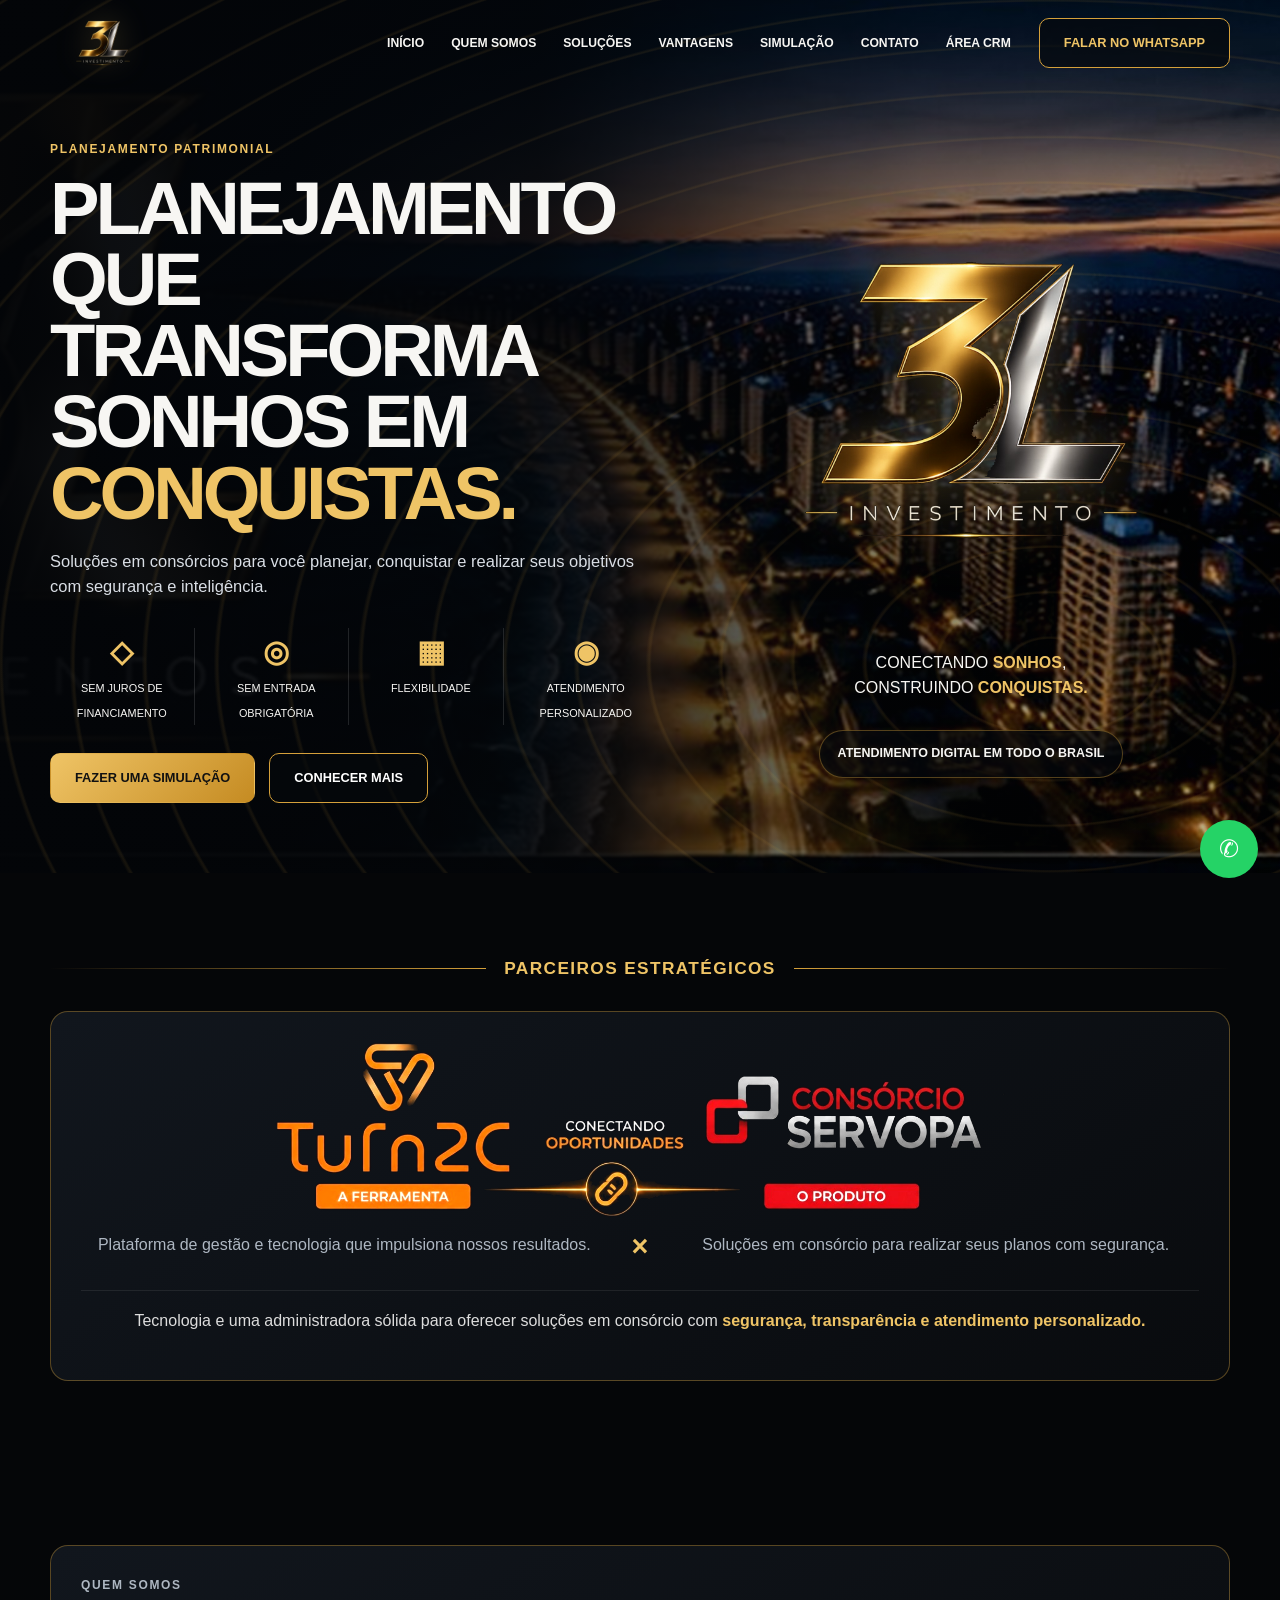
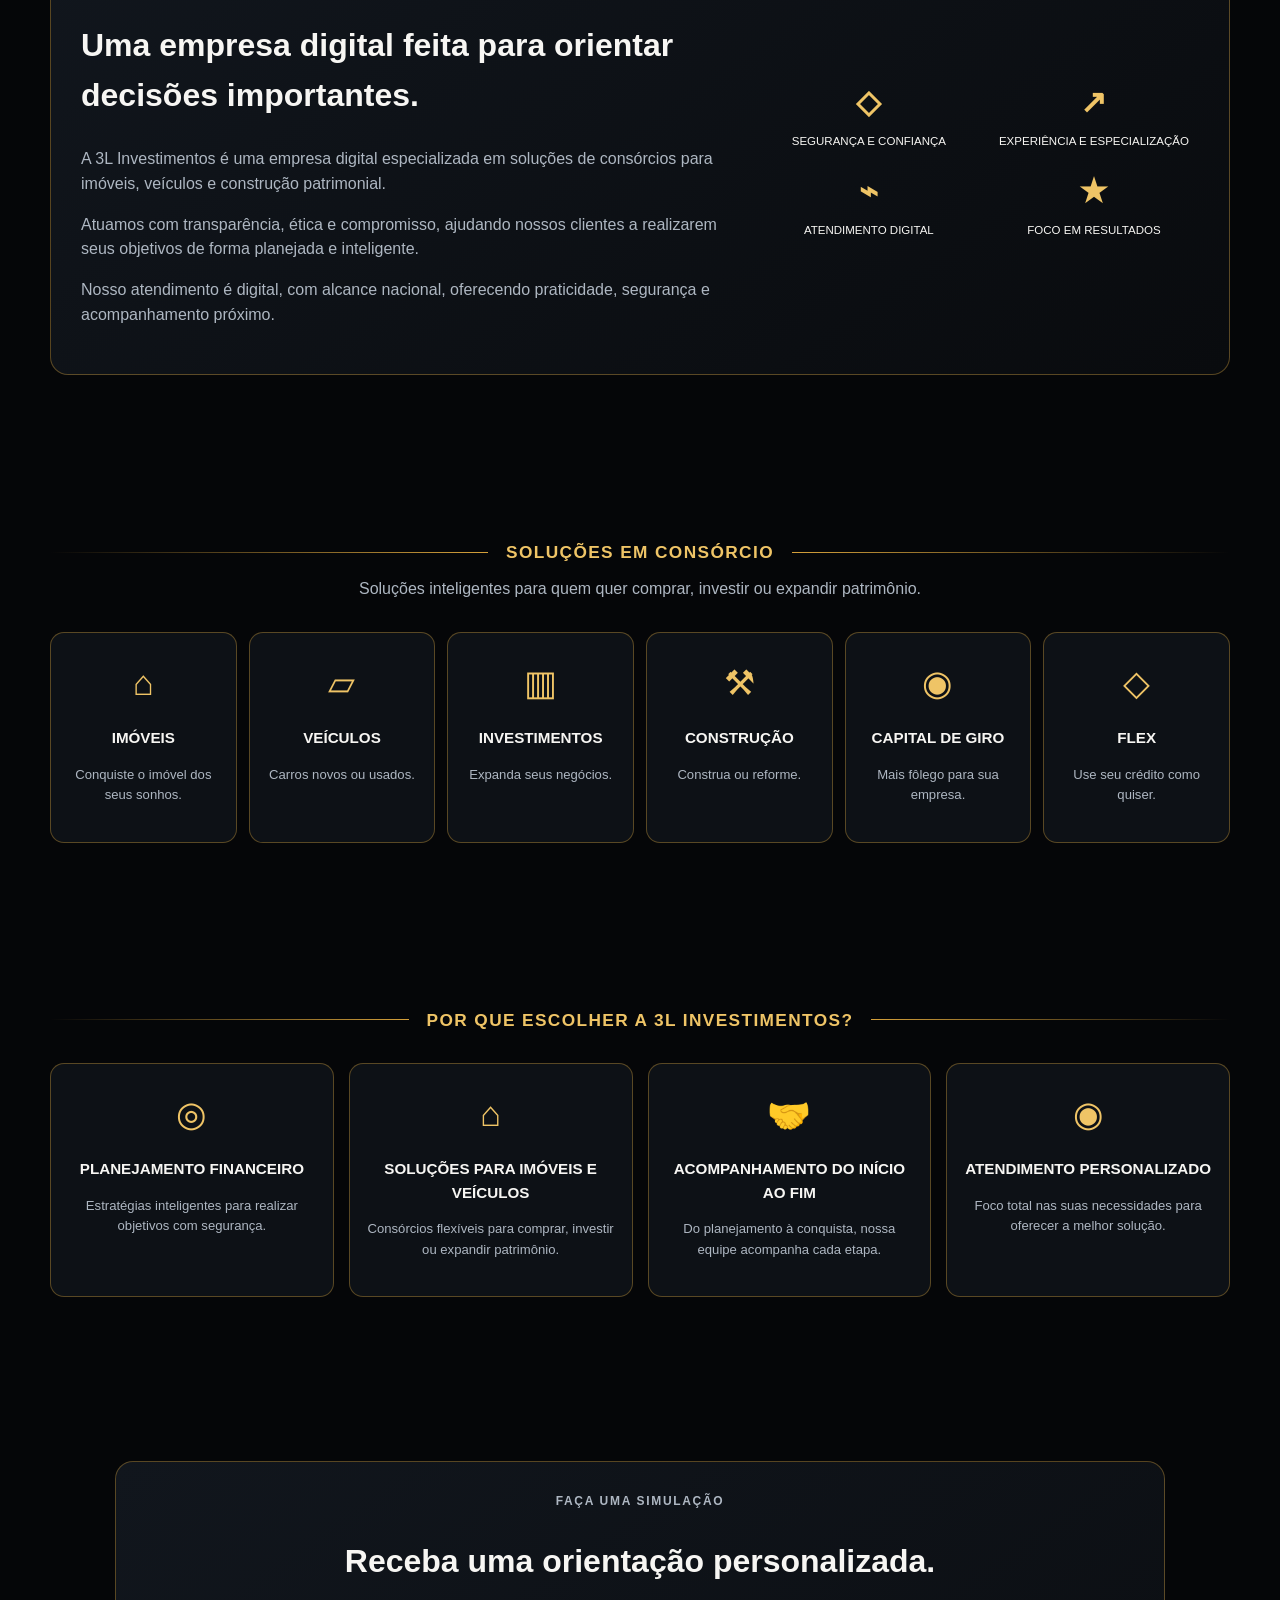
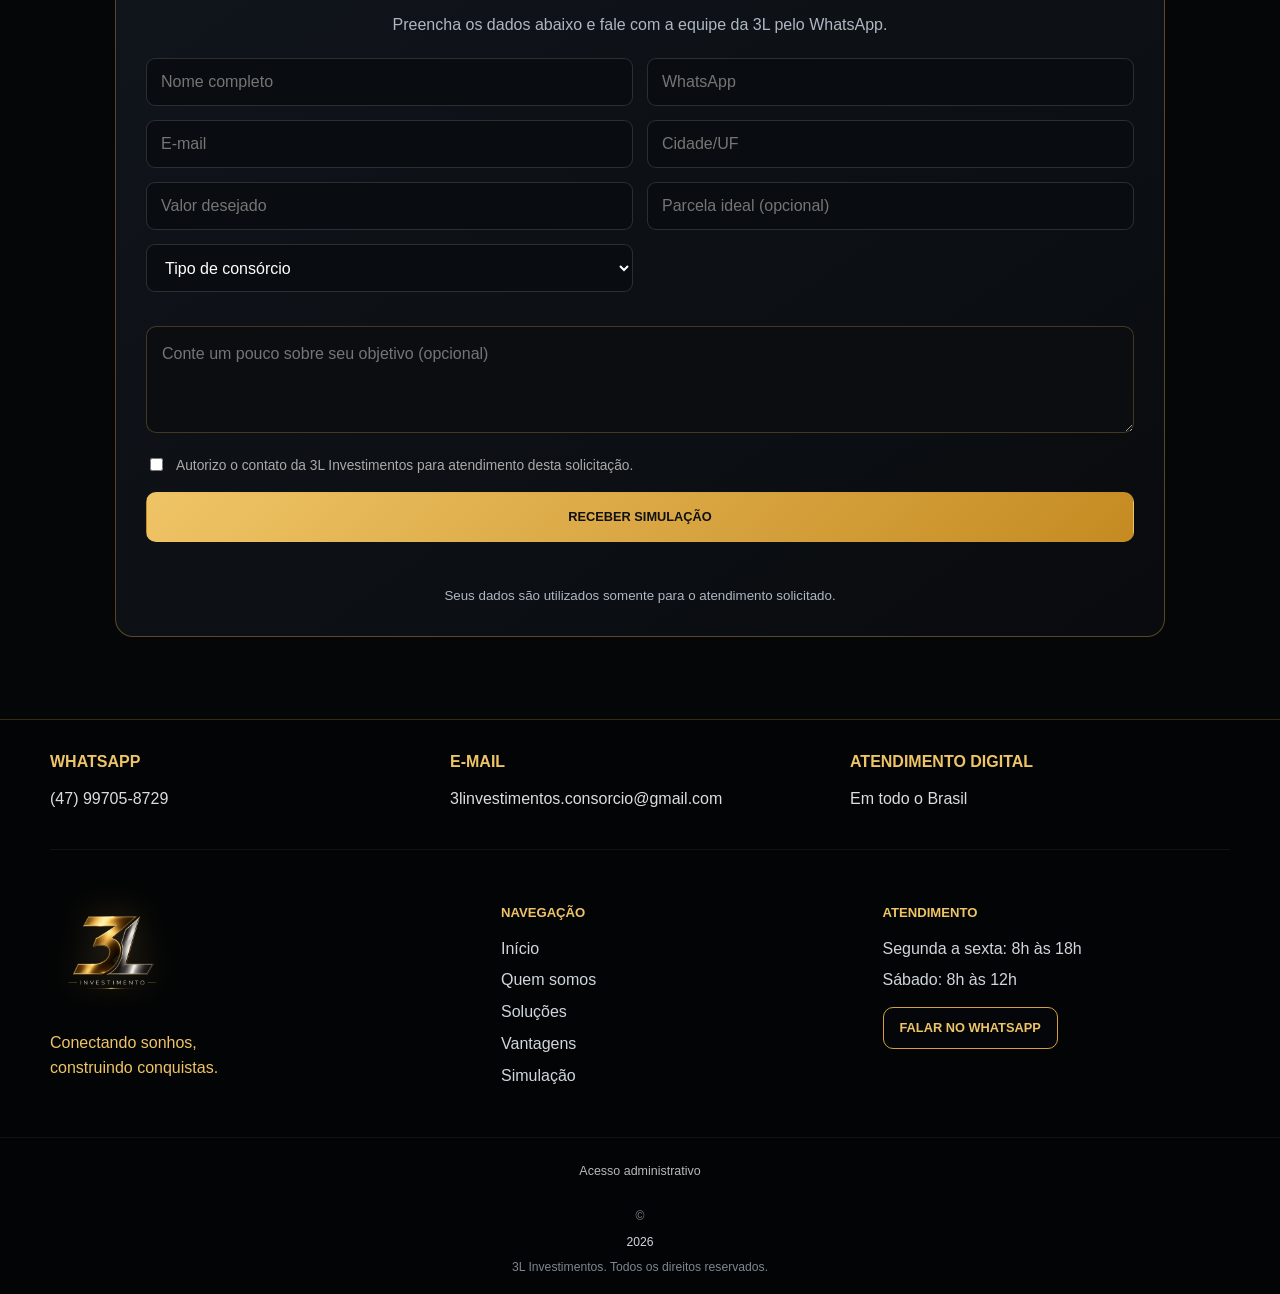
==== commit 4757fb27: "legacy 7.0" ====
--- a/index.html
+++ b/index.html
@@ -26,6 +26,7 @@
         <a href="#vantagens">Vantagens</a>
         <a href="#simulacao">Simulação</a>
         <a href="#contato">Contato</a>
+        <a href="crm/">Área CRM</a>
       </nav>
       <a class="btn btn-outline header-cta" href="https://wa.me/5547997058729" target="_blank" rel="noopener noreferrer">Falar no WhatsApp</a>
     </div>
@@ -129,7 +130,9 @@
             <input id="nome" type="text" required placeholder="Nome completo">
             <input id="telefone" type="tel" required placeholder="WhatsApp">
             <input id="email" type="email" placeholder="E-mail">
+            <input id="cidade" type="text" placeholder="Cidade/UF">
             <input id="valor" type="text" required placeholder="Valor desejado">
+            <input id="parcela" type="text" placeholder="Parcela ideal (opcional)">
             <select id="tipo" required>
               <option value="">Tipo de consórcio</option>
               <option>Imóvel</option>
@@ -140,7 +143,10 @@
               <option>Flex</option>
             </select>
           </div>
+          <textarea id="observacoes" rows="3" placeholder="Conte um pouco sobre seu objetivo (opcional)"></textarea>
+          <label class="privacy-check"><input id="consentimento" type="checkbox" required> <span>Autorizo o contato da 3L Investimentos para atendimento desta solicitação.</span></label>
           <button class="btn btn-gold full" type="submit">Receber simulação</button>
+          <p class="form-feedback" id="formFeedback" role="status" aria-live="polite"></p>
           <small>Seus dados são utilizados somente para o atendimento solicitado.</small>
         </form>
       </div>
@@ -158,7 +164,7 @@
       <div><h3>Navegação</h3><a href="#inicio">Início</a><a href="#quem-somos">Quem somos</a><a href="#solucoes">Soluções</a><a href="#vantagens">Vantagens</a><a href="#simulacao">Simulação</a></div>
       <div><h3>Atendimento</h3><span>Segunda a sexta: 8h às 18h</span><span>Sábado: 8h às 12h</span><a class="btn btn-outline small" href="https://wa.me/5547997058729" target="_blank" rel="noopener noreferrer">Falar no WhatsApp</a></div>
     </div>
-    <div class="footer-bottom">© <span id="ano"></span> 3L Investimentos. Todos os direitos reservados.</div>
+    <div class="footer-bottom"><a class="crm-footer-link" href="crm/">Acesso administrativo</a><br>© <span id="ano"></span> 3L Investimentos. Todos os direitos reservados.</div>
   </footer>
 
   <a class="float-whatsapp" href="https://wa.me/5547997058729" target="_blank" rel="noopener noreferrer">✆</a>
--- a/style.css
+++ b/style.css
@@ -15,3 +15,6 @@
 .reveal{opacity:0;transform:translateY(22px);transition:.7s}.reveal.visible{opacity:1;transform:none}
 @media(max-width:980px){nav{display:none;position:absolute;top:78px;left:18px;right:18px;flex-direction:column;background:#080b0f;border:1px solid var(--line);padding:18px;border-radius:14px}nav.open{display:flex}.menu-toggle{display:block}.header-cta{display:none}.hero-grid{grid-template-columns:1fr}.hero-brand{display:none}.about-panel{grid-template-columns:1fr}.solutions-grid{grid-template-columns:repeat(3,1fr)}.advantages-grid{grid-template-columns:repeat(2,1fr)}}
 @media(max-width:640px){.container{width:min(100% - 24px,1180px)}.section{padding:65px 0}.nav{height:76px}.brand img{width:82px}.hero{min-height:730px;padding-top:115px}.hero h1{font-size:2.75rem}.hero-features{grid-template-columns:repeat(2,1fr)}.partner-info{grid-template-columns:1fr}.partner-info>b{transform:rotate(90deg)}.about-icons,.solutions-grid,.advantages-grid,.form-grid,.contact-row,.footer-grid{grid-template-columns:1fr}.footer-grid{text-align:center}.footer-brand img{margin:auto}}
+
+/* Integração CRM */
+.simulation textarea{width:100%;margin-top:14px;min-height:90px;resize:vertical;background:#0b0d10;border:1px solid rgba(211,169,72,.28);color:#fff;border-radius:10px;padding:15px;font:inherit}.privacy-check{display:flex;gap:10px;align-items:flex-start;margin:15px 0;color:#aaa;font-size:.86rem}.privacy-check input{margin-top:3px;accent-color:#d3a948}.form-feedback{min-height:22px;color:#d3a948;text-align:center;margin:12px 0 0}.crm-footer-link{color:#b9b9b9;text-decoration:none;font-size:.78rem}.crm-footer-link:hover{color:#d3a948}
